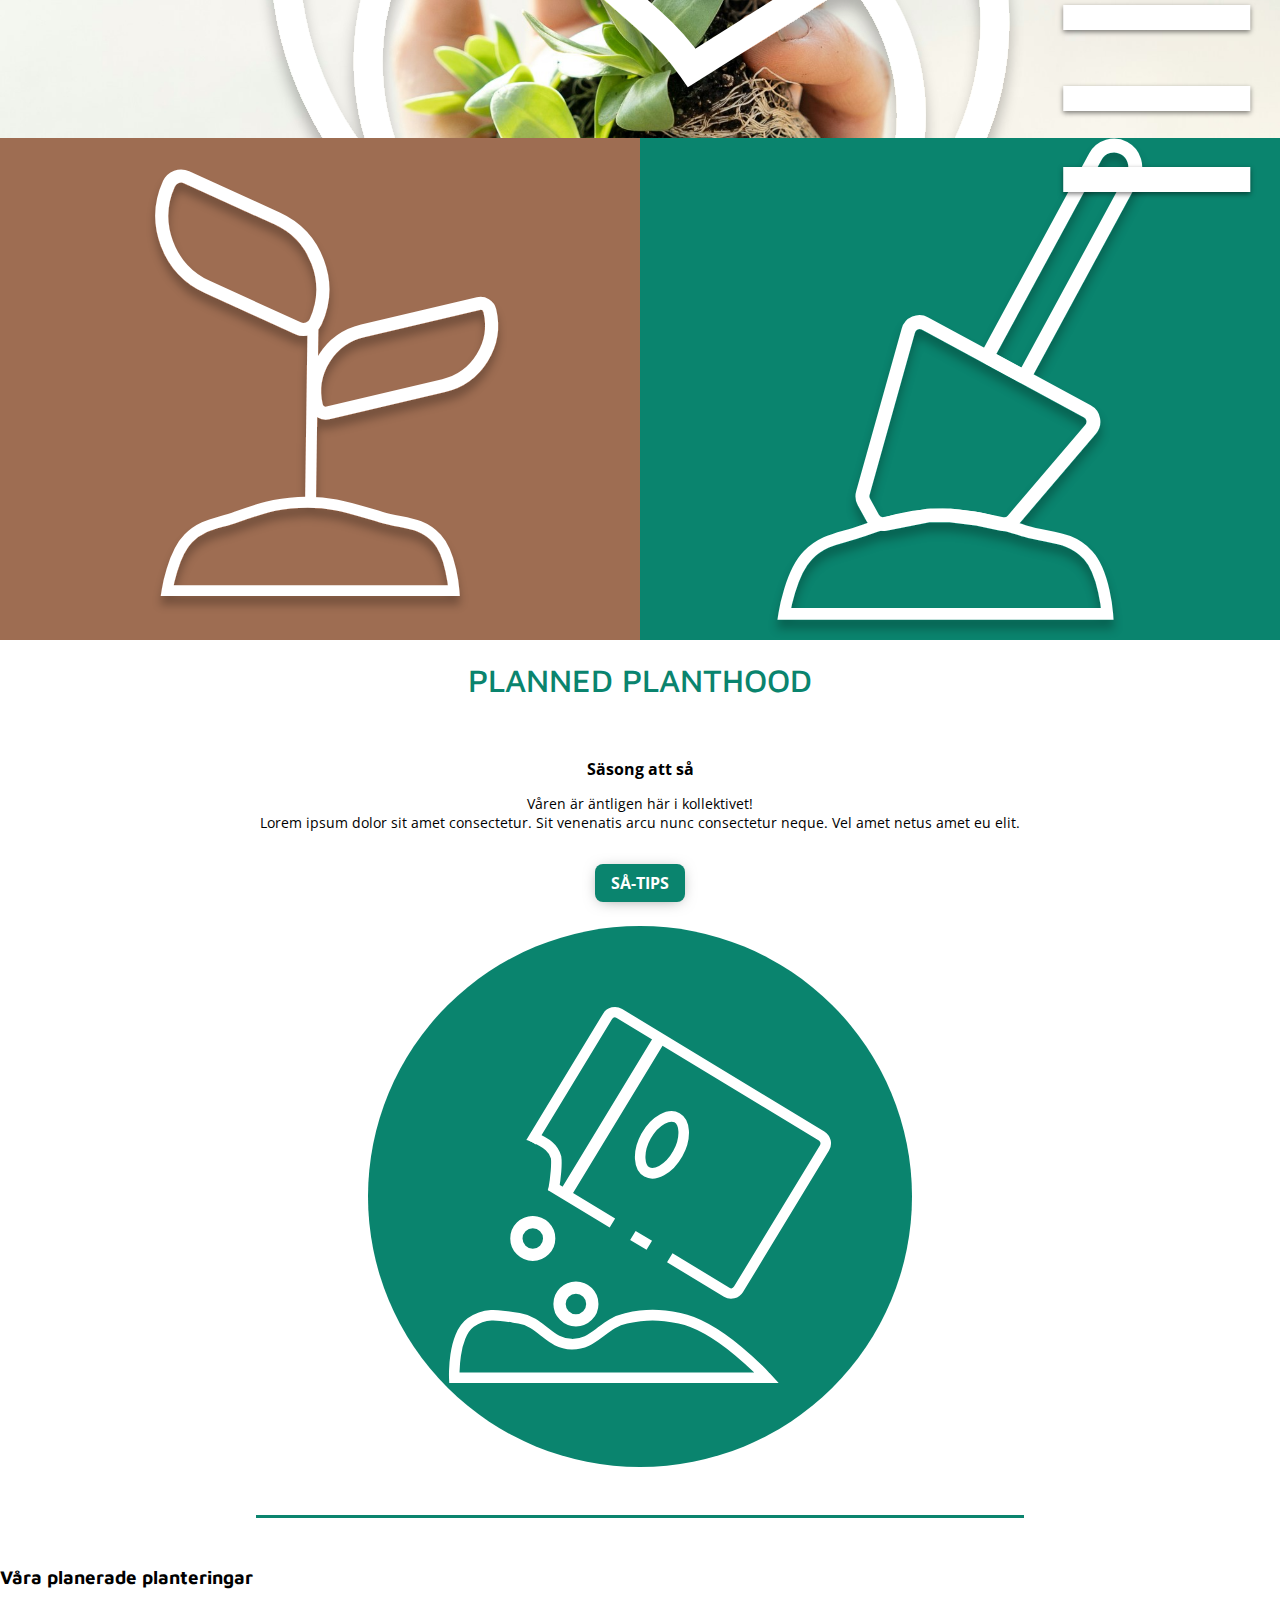
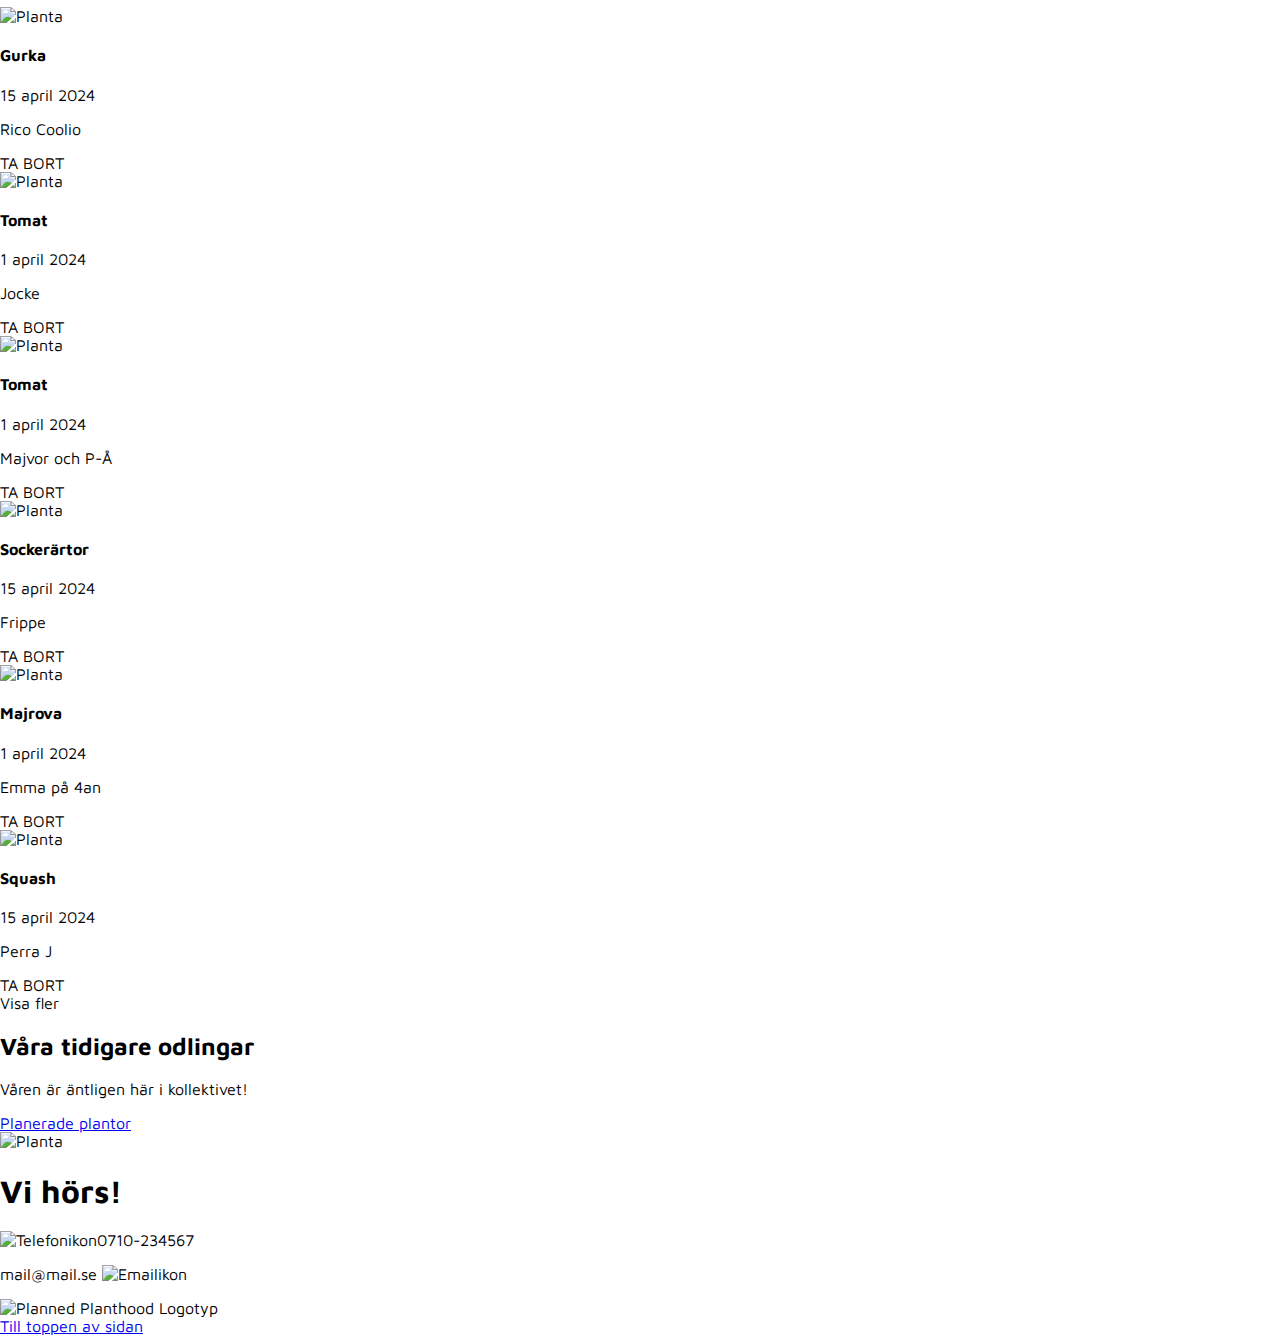
==== index.html @ 8608f57a "Style 'TIPS'-section as mobile first" ====
<!DOCTYPE html>
<html lang="en">
<head>
  <meta charset="UTF-8">
  <meta name="viewport" content="width=device-width, initial-scale=1.0">
  <title>Planned Planthood</title>
  <link rel="stylesheet" href="index.css">
</head>
<body>
  <div class="wrapper">
    <header>
      <section class="hero">
        <aside>
          <img alt="Logotyp" src="./assets/Logo.svg">
        </aside>
        <aside>
          <img alt="Planta" src="./assets/seedling.svg">
        </aside>
        <aside>
          <img alt="Spade" src="./assets/dig.svg">
        </aside>
      </section>
      <aside class="menu-burger">☰</aside>
      <nav>
        <a href="#planned-plantations">Planer</a>
        <a href="#history">Historik</a>
        <a href="#tips">Tips</a>
        <a href="#login">Logga in</a>
      </nav>
    </header>
    <main>
      <section id="tips" class="tips">
        <h1>PLANNED PLANTHOOD</h1>
        <section>
          <article>
            <h2>Säsong att så</h2>
            <p>Våren är äntligen här i kollektivet!<br>
              Lorem ipsum dolor sit amet consectetur. Sit venenatis arcu nunc consectetur neque. Vel amet netus amet eu elit.
            </p>
            <aside class="plant-advice-button">SÅ-TIPS</aside>
          </article>
          <aside class="tips-hero">
            <img alt="Plantering" src="./assets/Vectorseedpackage.svg">
          </aside>
        </section>
        <aside class="tips-separator"></aside>
      </section>
      <section id="planned-plantations" class="planned-plantations">
        <h3>Våra planerade planteringar</h3>
        <div class="plantation-card-container">
          <article class="plantation-card">
            <img alt="Planta">
            <h4>Gurka</h4>
            <p class="plantation-date">15 april 2024</p>
            <p class="plantation-user">Rico Coolio</p>
            <a class="plantation-remove">TA BORT</a>
          </article>
          <article class="plantation-card">
            <img alt="Planta">
            <h4>Tomat</h4>
            <p class="plantation-date">1 april 2024</p>
            <p class="plantation-user">Jocke</p>
            <a class="plantation-remove">TA BORT</a>
          </article>
          <article class="plantation-card">
            <img alt="Planta">
            <h4>Tomat</h4>
            <p class="plantation-date">1 april 2024</p>
            <p class="plantation-user">Majvor och P-Å</p>
            <a class="plantation-remove">TA BORT</a>
          </article>
          <article class="plantation-card">
            <img alt="Planta">
            <h4>Sockerärtor</h4>
            <p class="plantation-date">15 april 2024</p>
            <p class="plantation-user">Frippe</p>
            <a class="plantation-remove">TA BORT</a>
          </article>
          <article class="plantation-card">
            <img alt="Planta">
            <h4>Majrova</h4>
            <p class="plantation-date">1 april 2024</p>
            <p class="plantation-user">Emma på 4an</p>
            <a class="plantation-remove">TA BORT</a>
          </article>
          <article class="plantation-card">
            <img alt="Planta">
            <h4>Squash</h4>
            <p class="plantation-date">15 april 2024</p>
            <p class="plantation-user">Perra J</p>
            <a class="plantation-remove">TA BORT</a>
          </article>
          <a class="more-plantations">Visa fler</a>
        </div>
      </section>
      <section id="history" class="history">
        <article class="history-text">
          <h2>Våra tidigare odlingar</h2>
          <p>Våren är äntligen här i kollektivet!</p>
          <a href="#">Planerade plantor</a>
        </article>
        <img alt="Planta">
      </section>
    </main>
    <footer>
      <section class="contact-us">
        <section class="contact-info">
          <h1>Vi hörs!</h1>
          <p><img alt="Telefonikon">0710-234567</p>
          <p>mail@mail.se <img alt="Emailikon"></p>
        </section>
        <img alt="Planned Planthood Logotyp">
      </section>
      <a href="#">Till toppen av sidan</a>
    </footer>
  </div>
</body>
</html>
---- index.css ----
@import url('https://fonts.googleapis.com/css2?family=Maven+Pro:wght@400..900&display=swap');
@import url('https://fonts.googleapis.com/css2?family=Open+Sans:ital,wght@0,300..800;1,300..800&display=swap');

:root{
    --planthood-green: #0A846E;
    --planthood-brown: #9E6D52;
    font-family: Maven Pro;
}

body{
    padding: 0;
    margin: 0;
}

/* Mobile first CSS */
header{
    width: 100%;
    height: 40rem;
    .hero{
        width: 100%;
        height: 100%;
        display: grid;
        grid-template-columns: 1fr 1fr; 
        grid-template-rows: 1fr 1fr 1fr; 
        
        aside{
            width: 100%;
            height: 100%;
            display: flex;
            justify-content: center;
            align-items: center;
            img{
                width: 60%;
            }
        }

        aside:nth-child(1){
            grid-column: span 2;
            grid-row: span 2;
            background-size: cover;
            background-position: center;
            background-image: url("./assets/img/plant-in-hand.jpg");
        }

        aside:nth-child(2){
            background-color: var(--planthood-brown);
            grid-column: 1;
            grid-row: 3;
        }

        aside:nth-child(3){
            background-color: var(--planthood-green);
            grid-column: 2;
            grid-row: 3;
        }

    }

    .menu-burger{
        font-size: 20vw;
        line-height: 15vw;
        position: absolute;
        right: 0.5rem;
        top: 0rem;
        color: white;
        text-shadow: 0px 2px 5px rgba(0,0,0,0.5);
    }

    nav{
        /* No menu-burger for now */
        display: none;
    }

}

main{
    section.tips{
        h1{
            font-weight: 500;
            text-align: center;
            color: var(--planthood-green)
        }

        section{
            display: flex;
            flex-direction: column;
            justify-content: space-between;

            aside.tips-hero{
                margin: auto;
                background-color: var(--planthood-green);
                padding: 5rem;
                border-radius: 50%;
                width: fit-content;

                img{
                    width: 30vw;
                }
            }

            article{
                padding: 1.5rem;
                font-family: "Open Sans";
                text-align: center;

                h2{
                    font-size: 1rem;
                }

                p{
                    font-size: 0.875rem;
                }

                aside.plant-advice-button{
                    width: fit-content;
                    height: fit-content;
                    margin: 2rem auto auto auto;
                    color: white;
                    padding: 0.5rem 1rem 0.5rem 1rem;
                    border-radius: 0.5rem;
                    font-weight: bold;
                    box-shadow: 0px 2px 15px -5px rgba(0,0,0,0.5);
    
                    background-color: var(--planthood-green);
                }
            }
        }

        aside.tips-separator{
            width: 60%;
            margin: 3rem auto 3rem auto;
            background-color: var(--planthood-green);
            height: 3px;
        }
    }
}
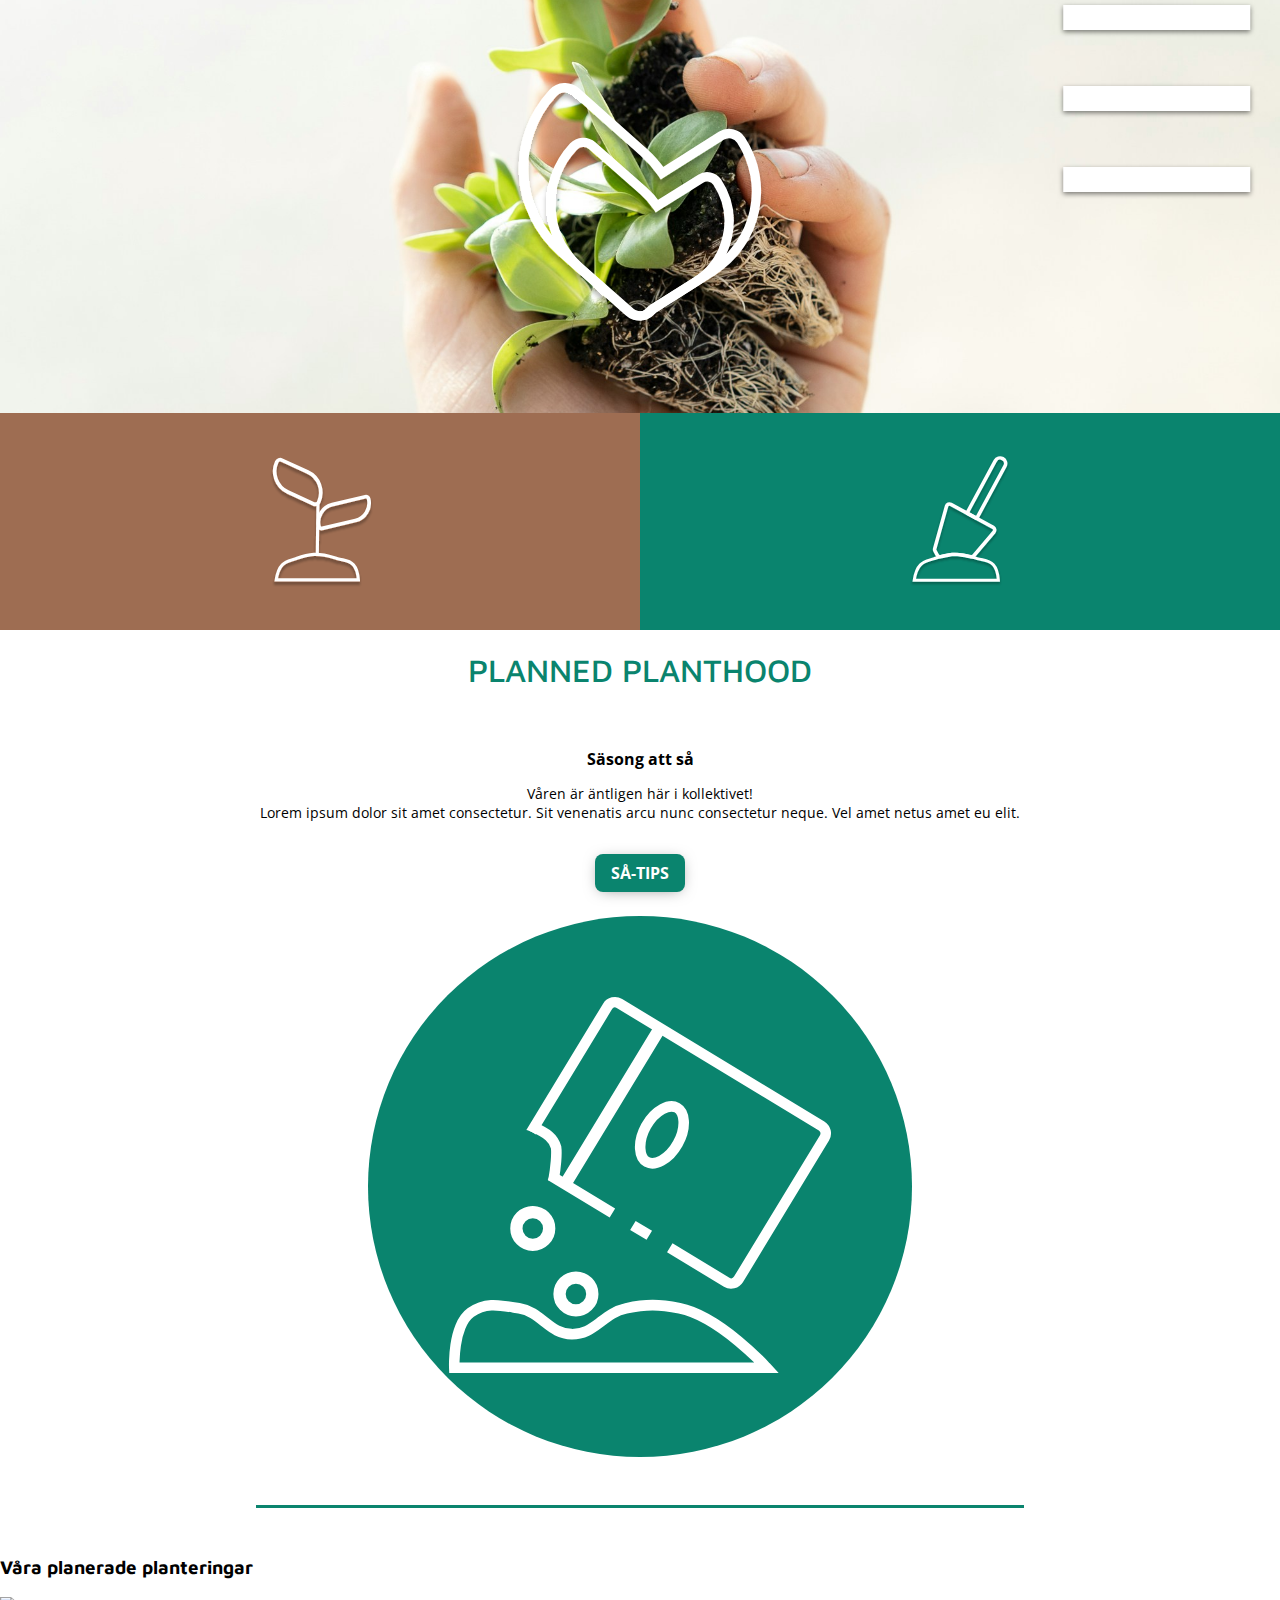
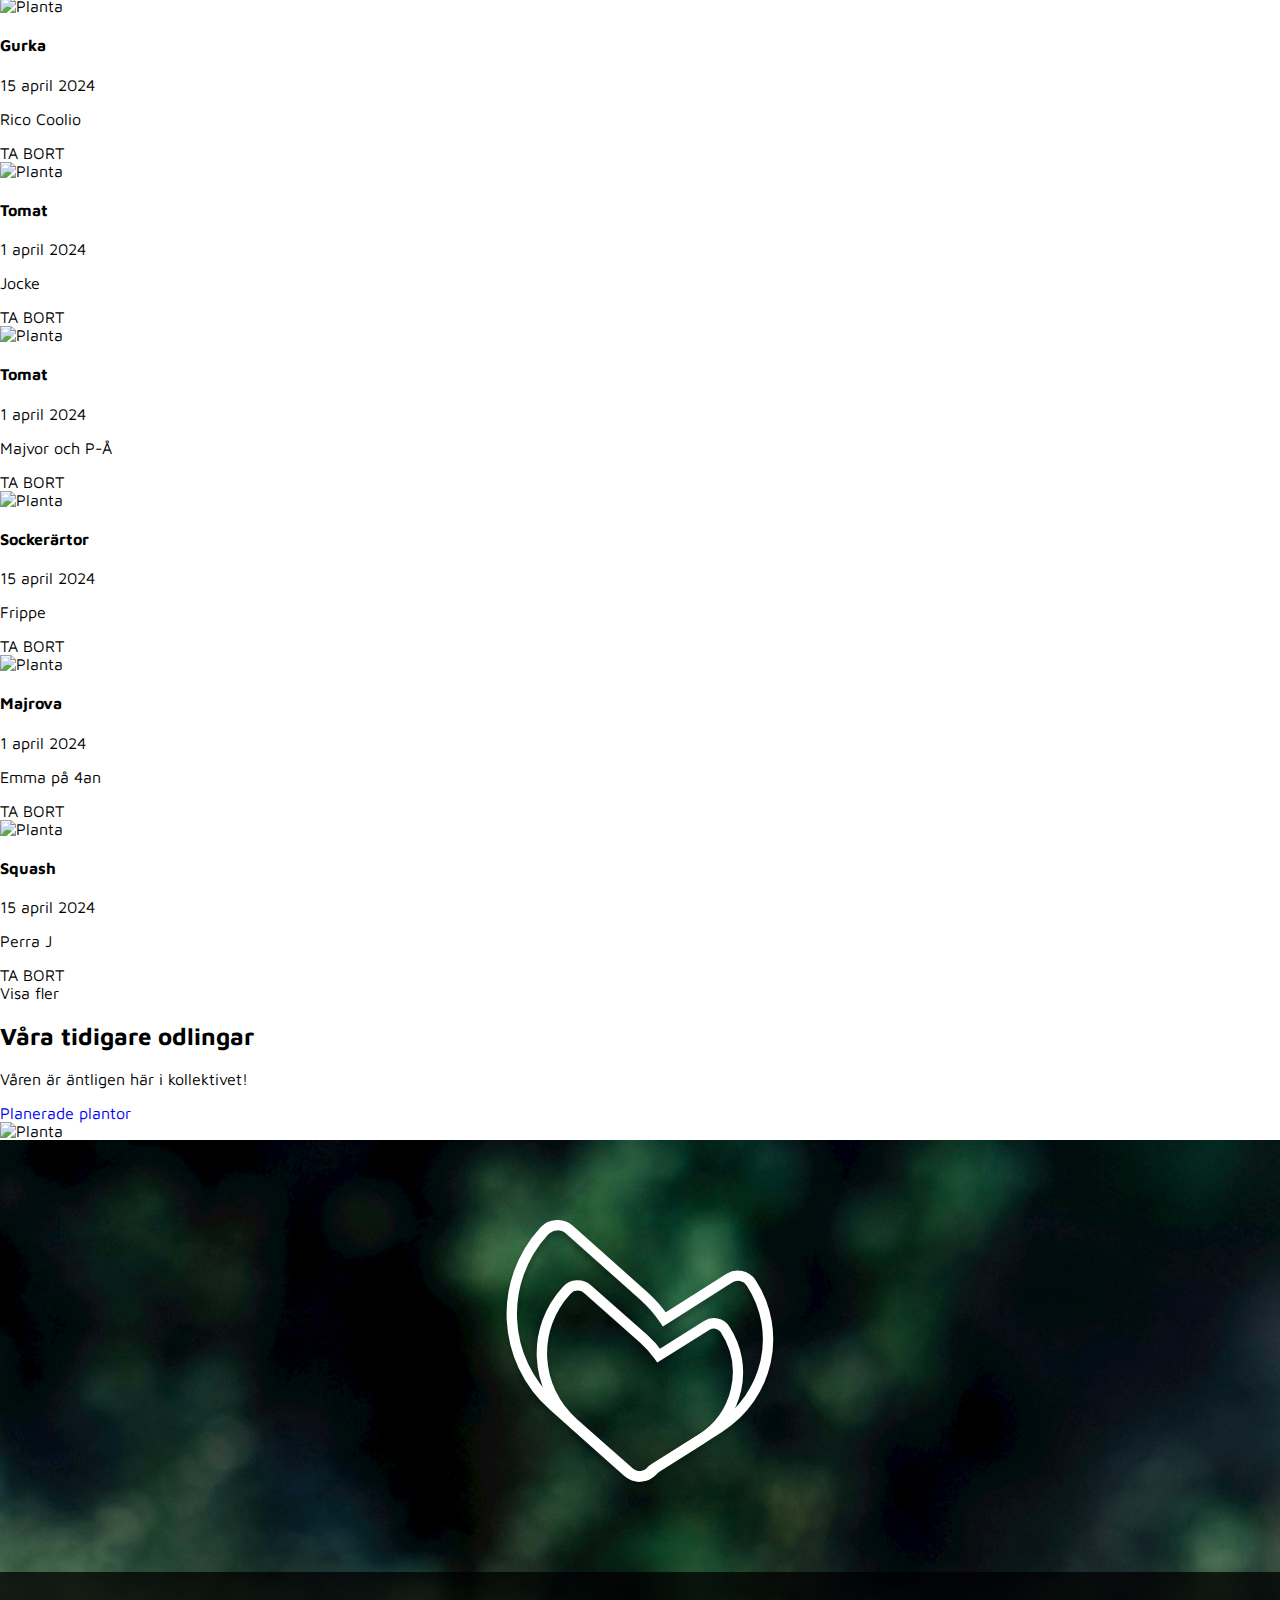
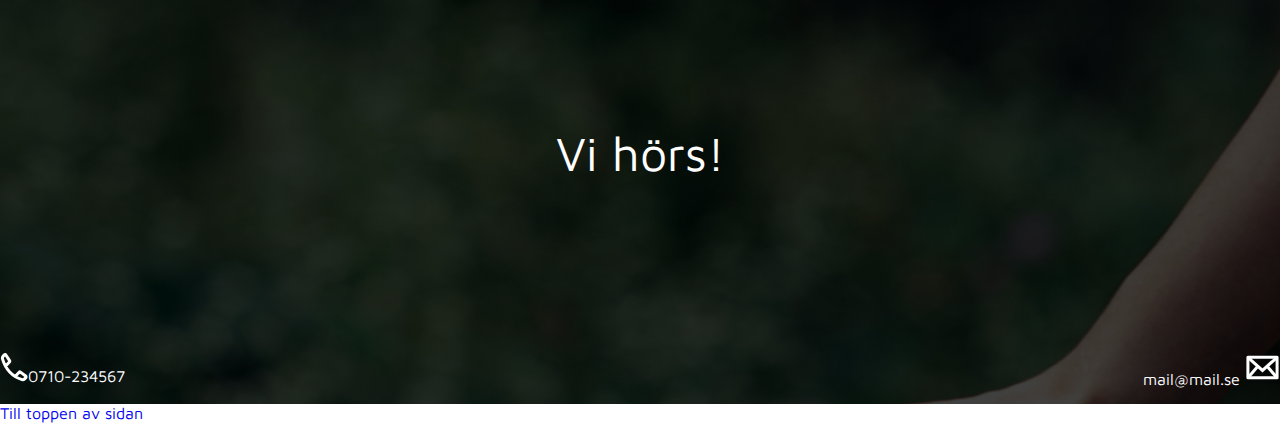
==== commit 4682b463: "Draft mobile first footer" ====
--- a/index.html
+++ b/index.html
@@ -106,10 +106,12 @@
       <section class="contact-us">
         <section class="contact-info">
           <h1>Vi hörs!</h1>
-          <p><img alt="Telefonikon">0710-234567</p>
-          <p>mail@mail.se <img alt="Emailikon"></p>
+          <div>
+            <p><img alt="Telefonikon" src="./assets/telephone.svg">0710-234567</p>
+            <p>mail@mail.se <img alt="Emailikon" src="./assets/envelope.svg"></p>
+          </div>
         </section>
-        <img alt="Planned Planthood Logotyp">
+        <img alt="Logotyp" src="./assets/Logo.svg">
       </section>
       <a href="#">Till toppen av sidan</a>
     </footer>
--- a/index.css
+++ b/index.css
@@ -5,6 +5,12 @@
     --planthood-green: #0A846E;
     --planthood-brown: #9E6D52;
     font-family: Maven Pro;
+}
+
+
+
+a{
+    text-decoration: none;
 }
 
 body{
@@ -15,7 +21,7 @@
 /* Mobile first CSS */
 header{
     width: 100%;
-    height: 40rem;
+    height: 70vh;
     .hero{
         width: 100%;
         height: 100%;
@@ -30,7 +36,7 @@
             justify-content: center;
             align-items: center;
             img{
-                width: 60%;
+                height: 60%;
             }
         }
 
@@ -133,4 +139,56 @@
             height: 3px;
         }
     }
+}
+
+footer{
+    width: 100%;
+    height: 100vh;
+    color: white;
+
+    section.contact-us{
+        display: grid;
+        grid-template-columns: 1fr;
+        grid-template-rows: 1fr 1fr;
+        background-image: url("./assets/img/hand-on-plants.avif");
+        background-size: cover;
+
+        section.contact-info{
+            display: flex;
+            flex-direction: column;
+            justify-content: space-between;
+            grid-row: 2;
+            height: 48vh;
+            background: rgba(0, 0, 0, 0.75);
+
+            h1{
+                margin: auto;
+                font-size: 3rem;
+                font-weight: normal;
+
+            }
+            div{
+                display: flex;
+                justify-content: space-between;
+                align-items: center;
+
+                img{
+                    line-height: 2rem;
+                }
+            }
+        }
+
+       > img{
+            box-sizing: border-box;
+            width: 100%;
+            padding: 5rem;
+            height: 48vh;
+        }
+
+    }
+
+    a{
+        margin: auto;
+        width: fit-content;
+    }
 }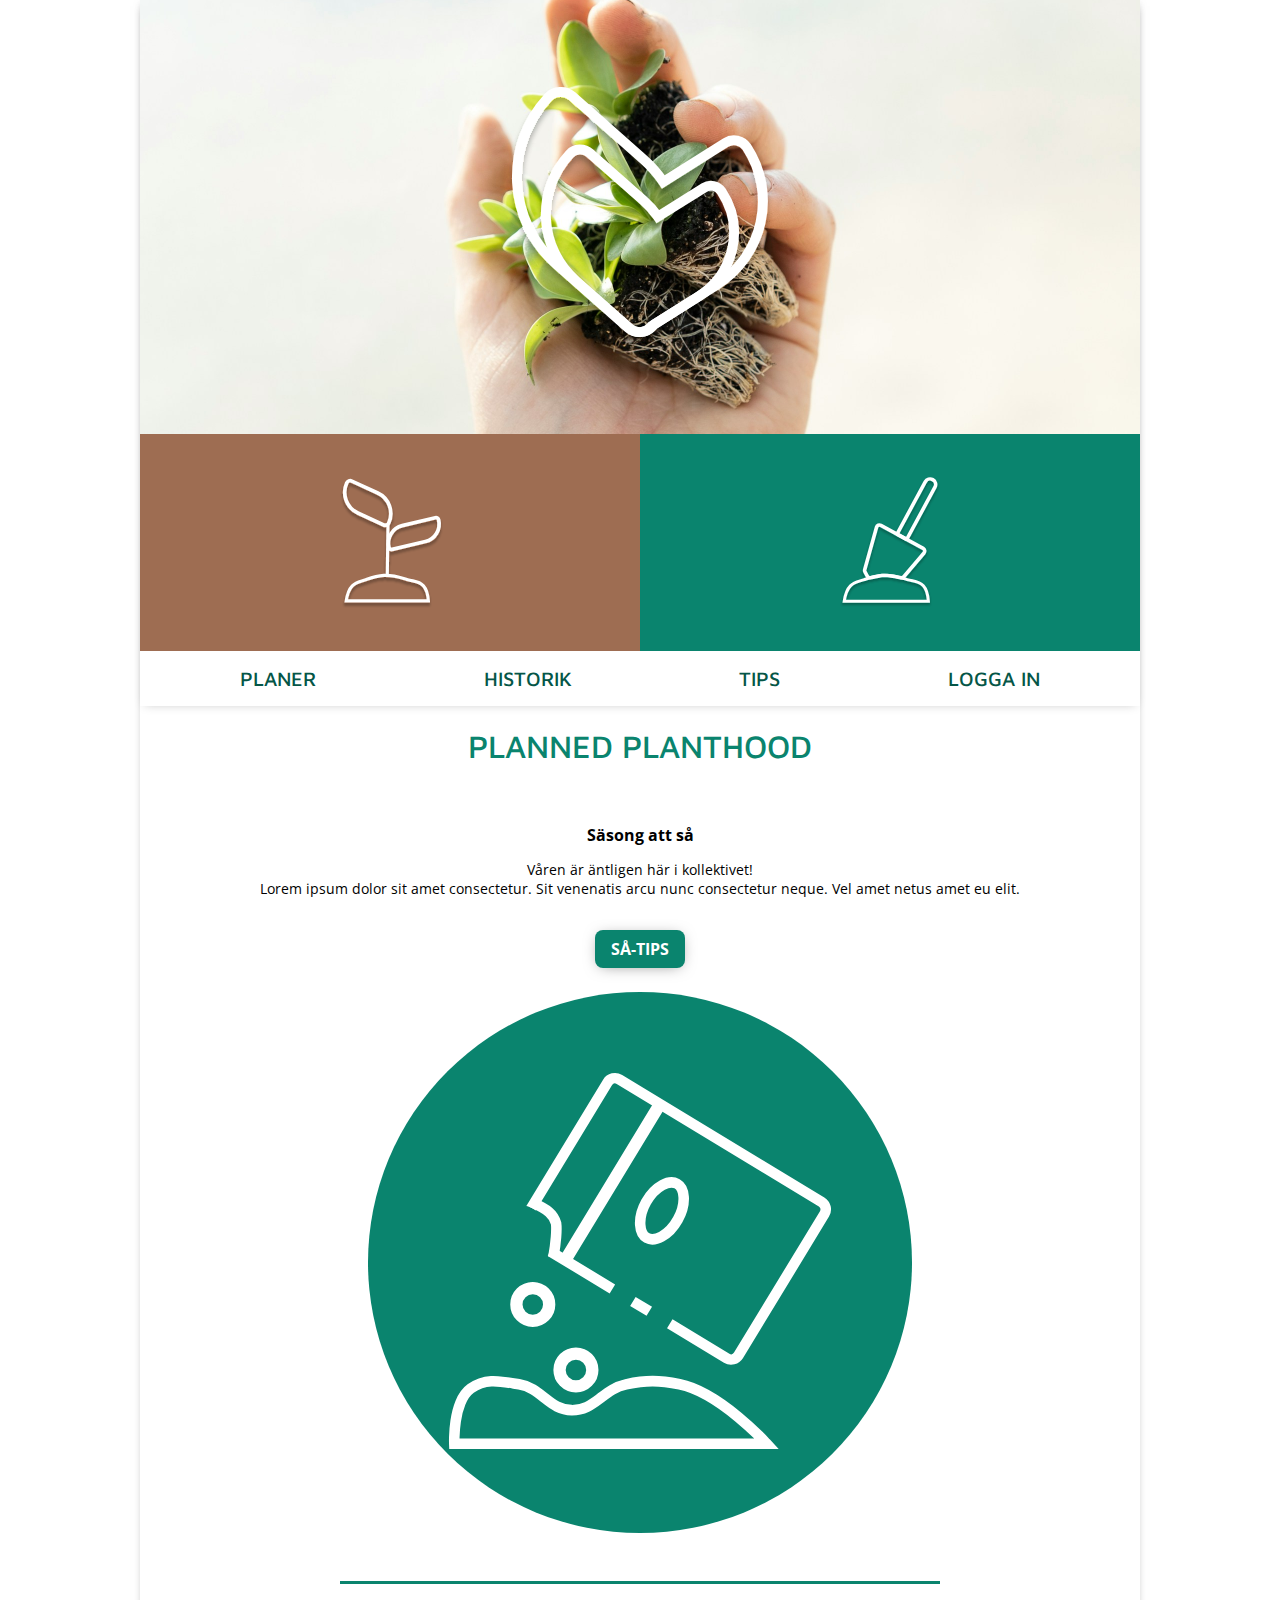
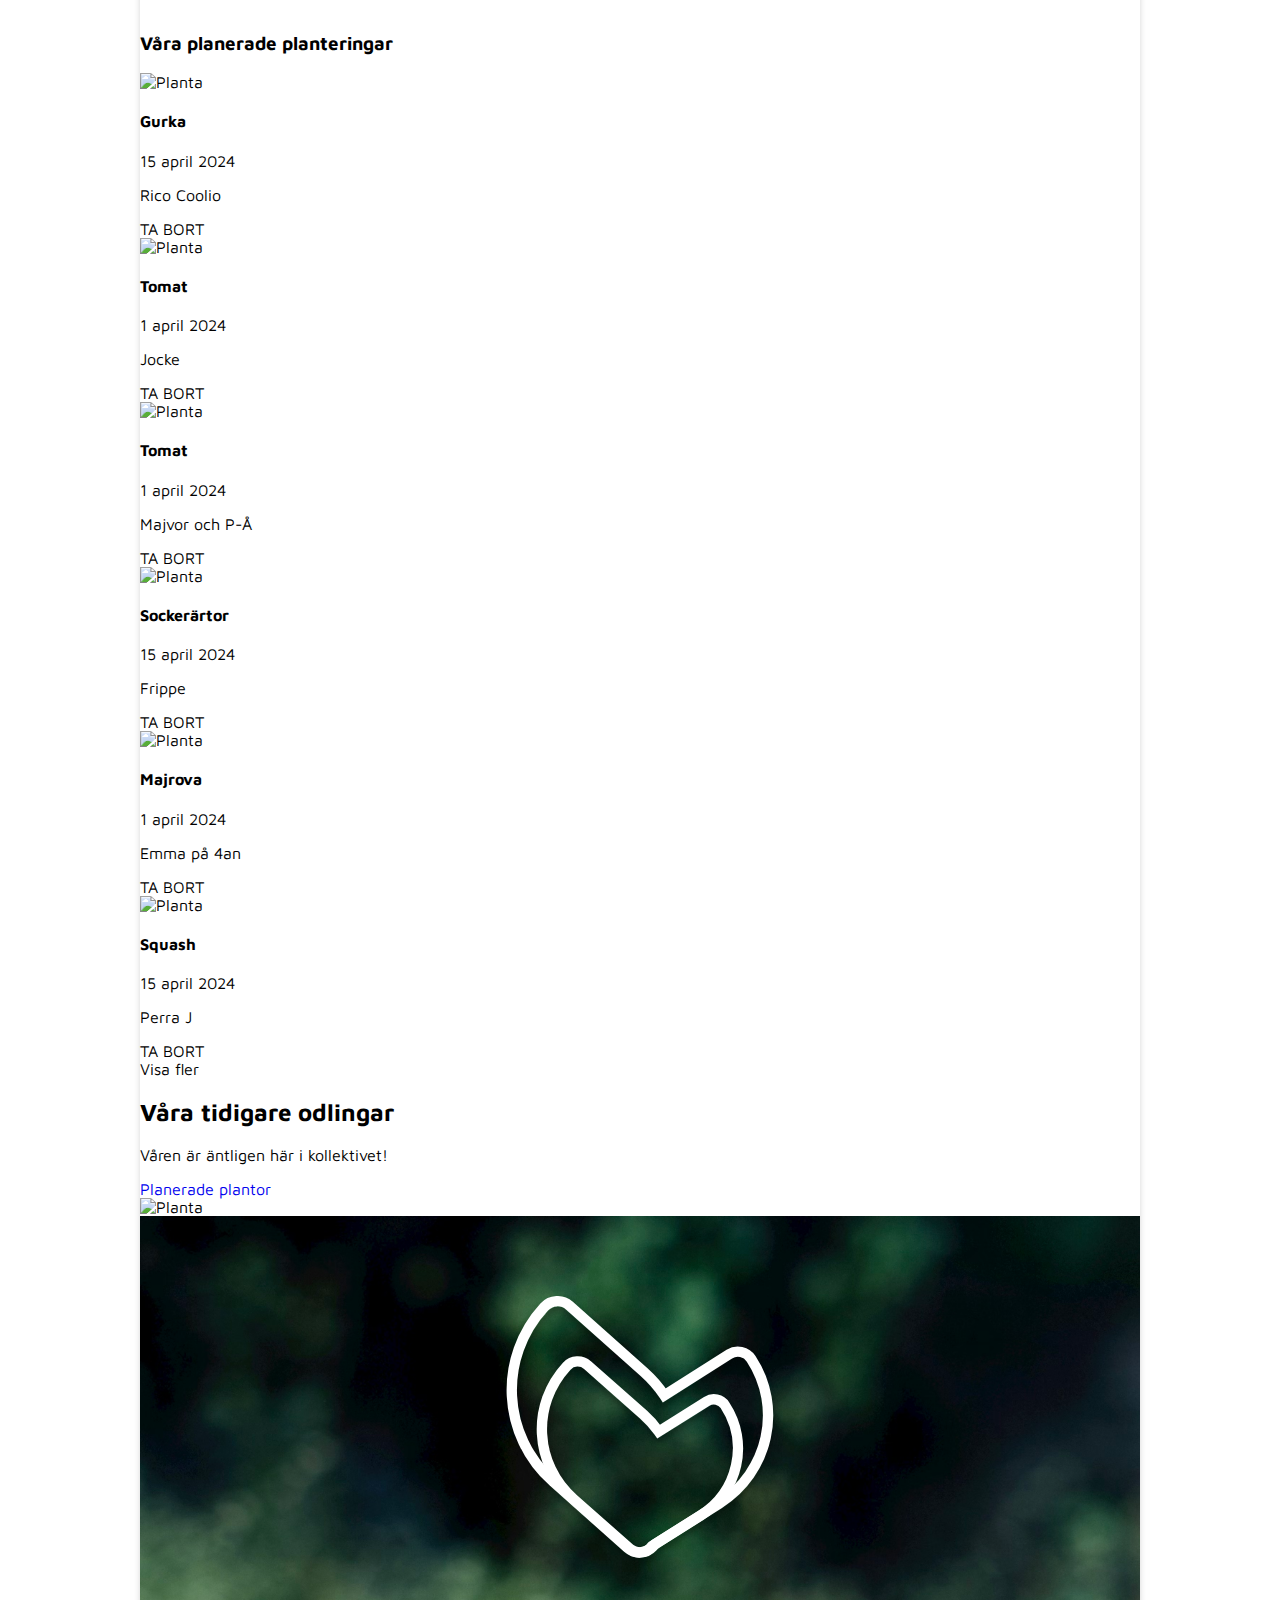
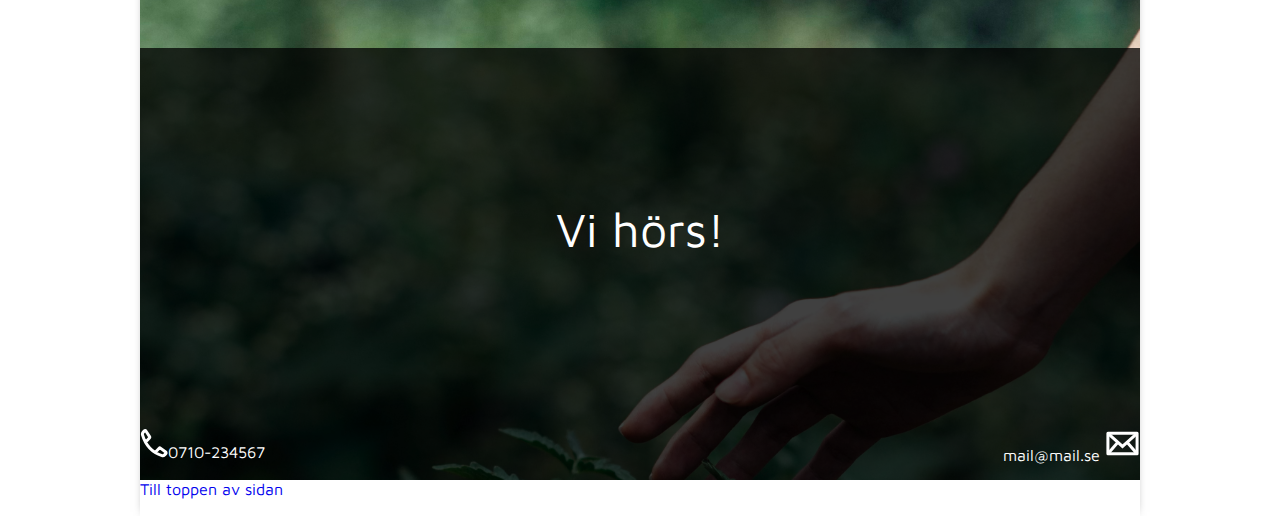
==== commit b6886d34: "Style desktop navbar" ====
--- a/index.html
+++ b/index.html
@@ -22,10 +22,10 @@
       </section>
       <aside class="menu-burger">☰</aside>
       <nav>
-        <a href="#planned-plantations">Planer</a>
-        <a href="#history">Historik</a>
-        <a href="#tips">Tips</a>
-        <a href="#login">Logga in</a>
+        <a href="#planned-plantations">PLANER</a>
+        <a href="#history">HISTORIK</a>
+        <a href="#tips">TIPS</a>
+        <a href="#login">LOGGA IN</a>
       </nav>
     </header>
     <main>
--- a/index.css
+++ b/index.css
@@ -3,6 +3,8 @@
 
 :root{
     --planthood-green: #0A846E;
+    --planthood-dark-green: #055647;
+
     --planthood-brown: #9E6D52;
     font-family: Maven Pro;
 }
@@ -21,7 +23,7 @@
 /* Mobile first CSS */
 header{
     width: 100%;
-    height: 70vh;
+    box-shadow: 0 3px 10px -5px rgba(0,0,0,0.25);
     .hero{
         width: 100%;
         height: 100%;
@@ -191,4 +193,31 @@
         margin: auto;
         width: fit-content;
     }
-}+}
+
+/* Desktop adjustments */
+.wrapper{
+    max-width: 1000px;
+    margin: auto;
+    box-shadow: 0px 1px 10px -5px rgba(0,0,0,0.5);
+}
+
+@media (width >= 1000px){
+    header{
+        .menu-burger{
+            display: none;
+        }
+
+        nav{
+            display: flex;
+            justify-content: space-around;
+            padding: 1rem;
+
+            a{
+                font-size: 1.25rem;
+                font-weight: 500;
+                color: var(--planthood-dark-green);
+            }
+        }
+    }
+}
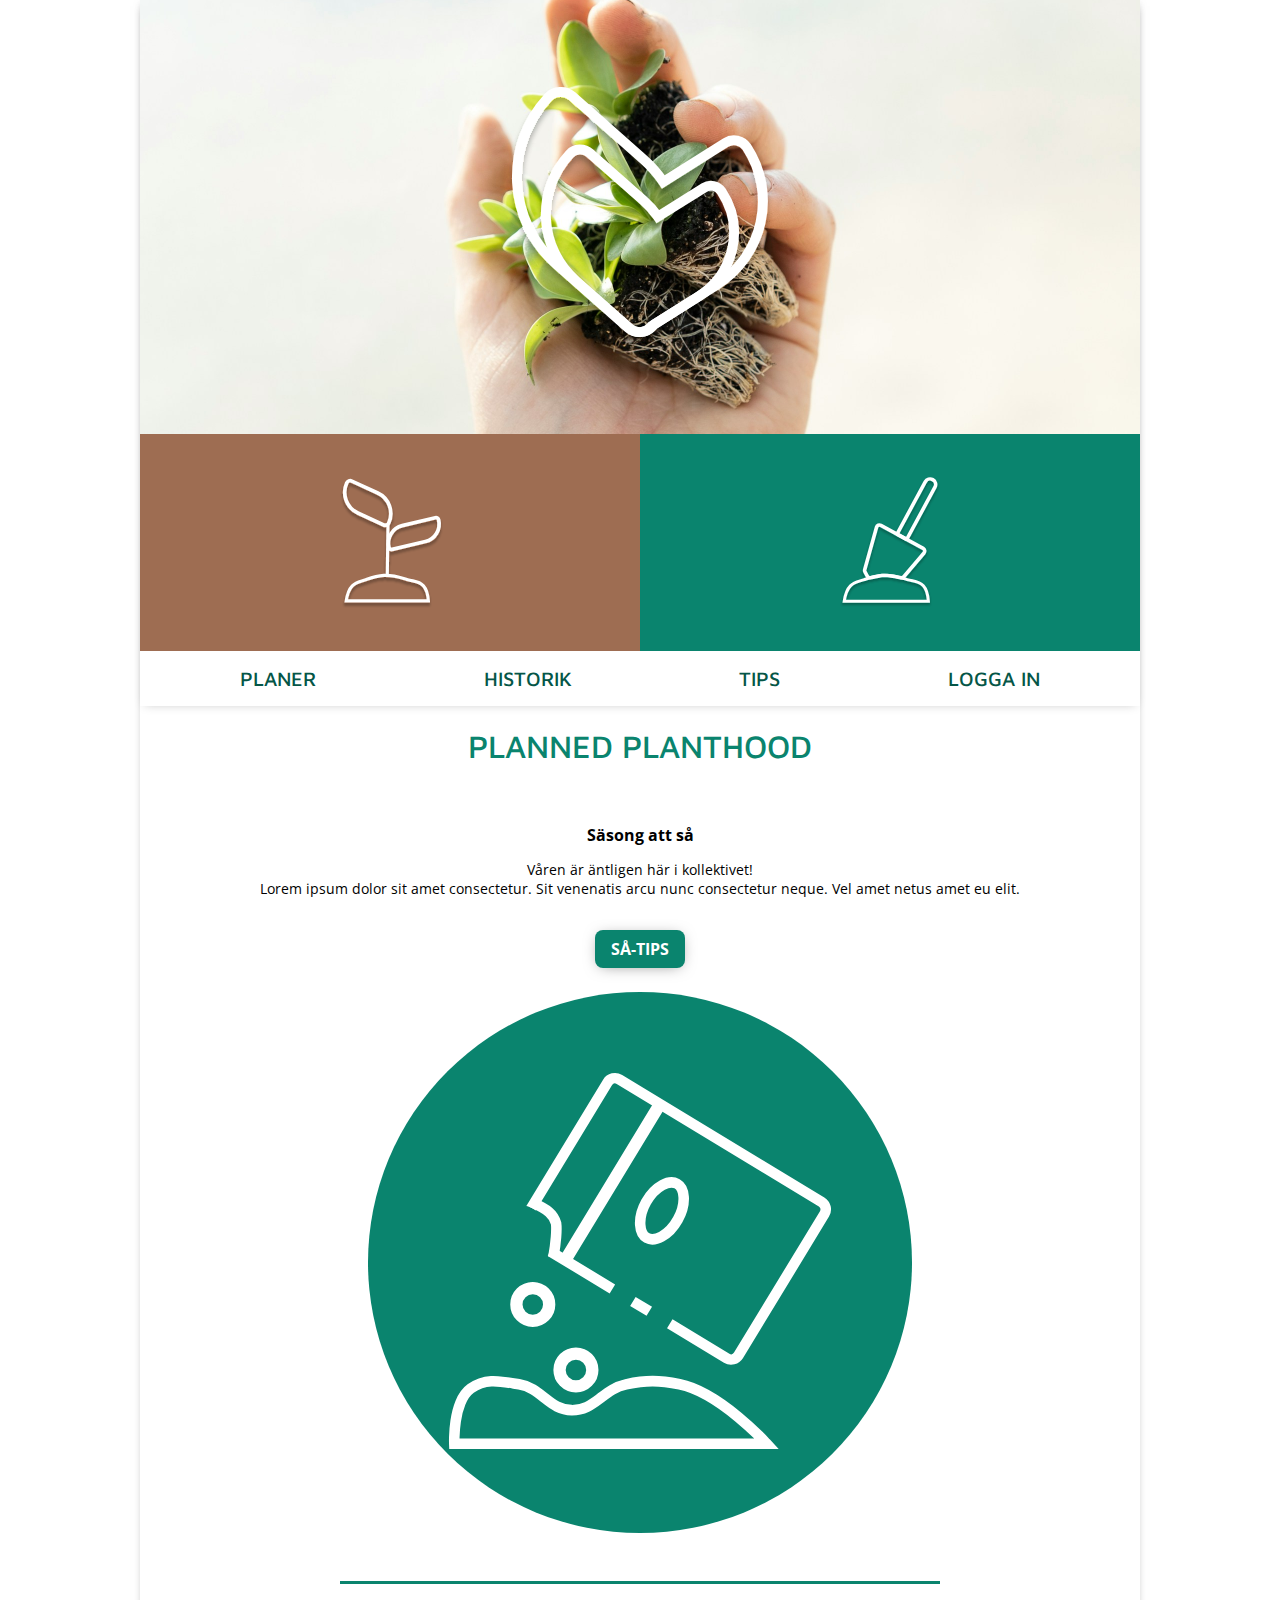
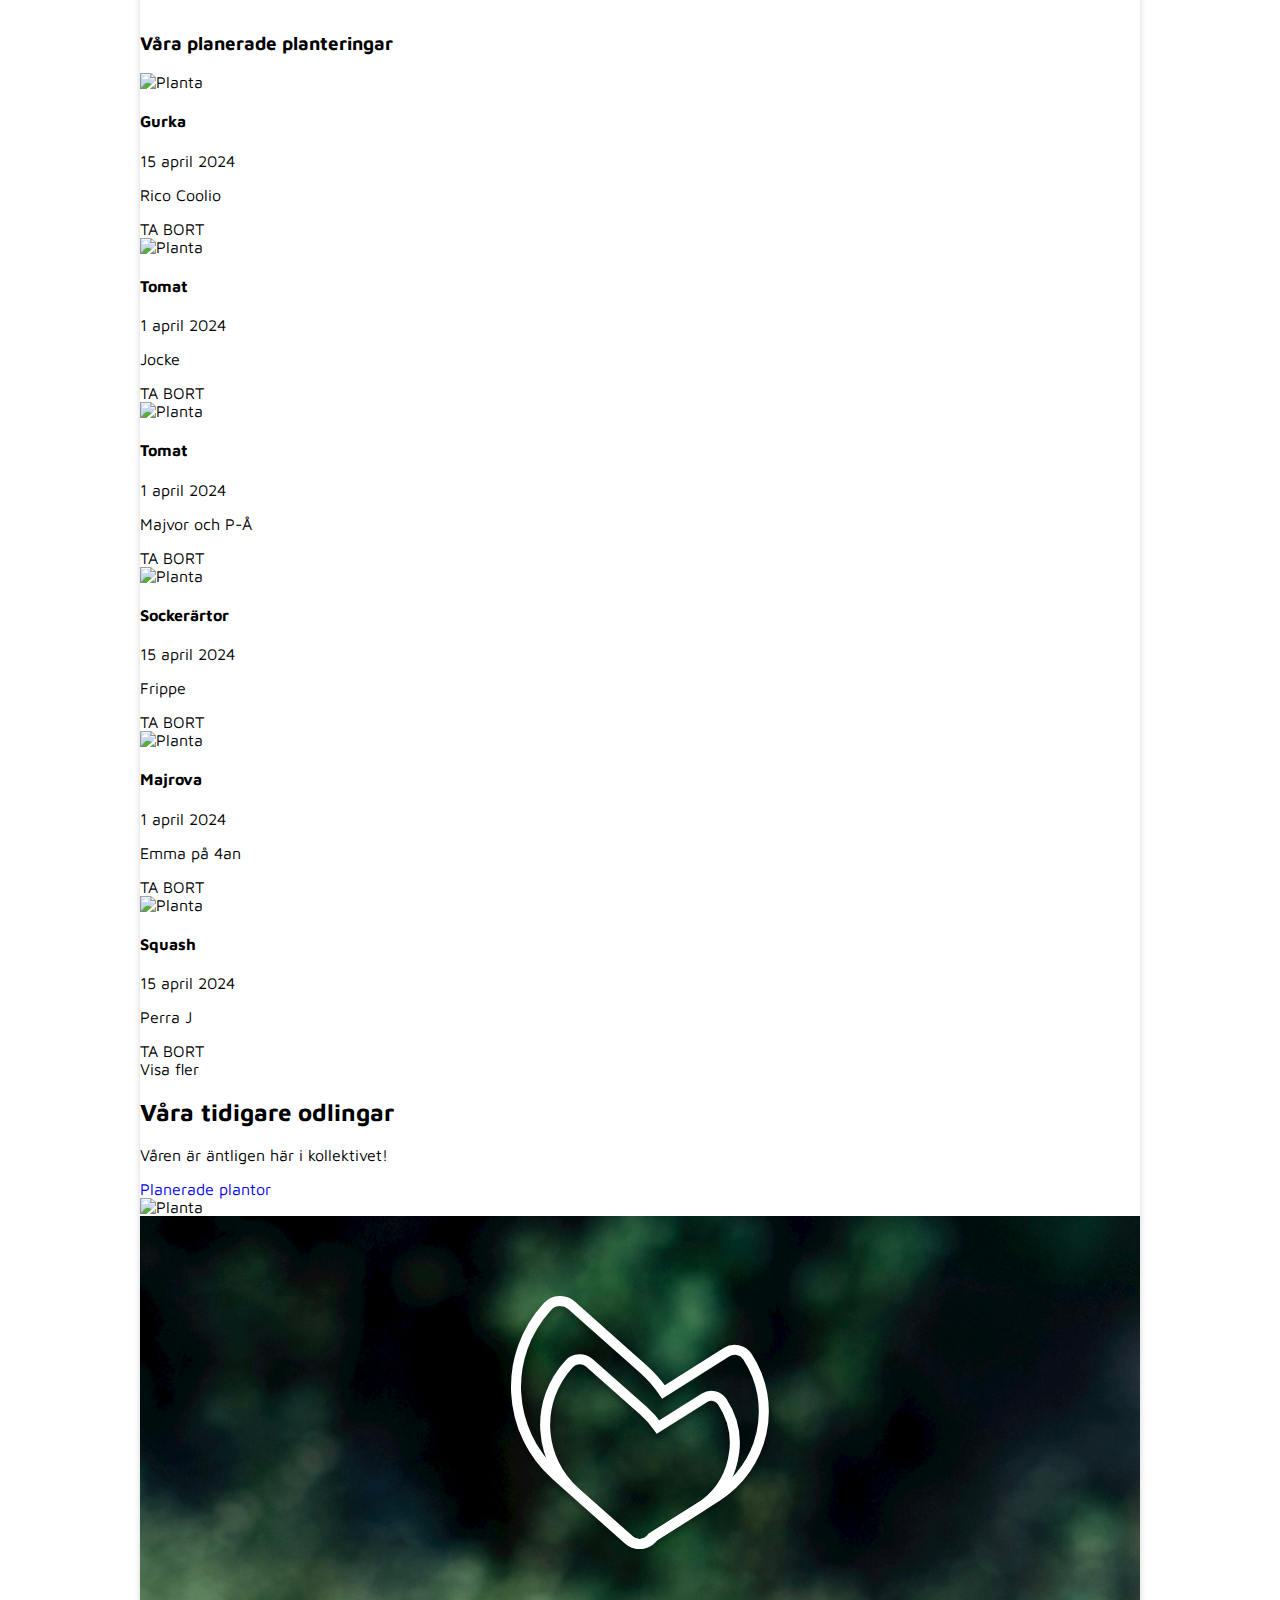
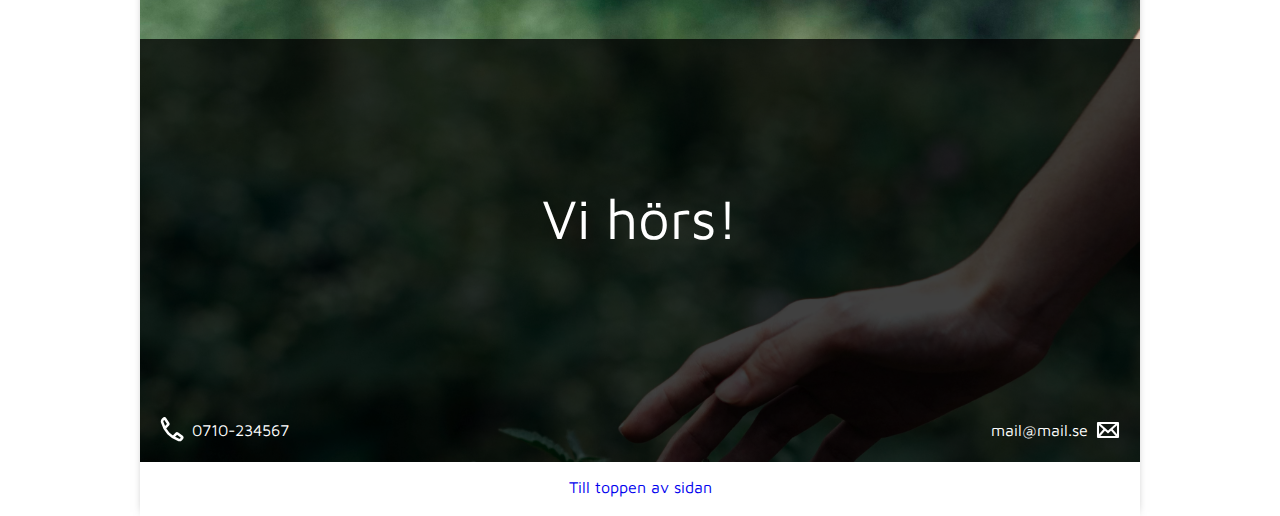
==== commit f82a2bb9: "Tweak mobile first footer" ====
--- a/index.html
+++ b/index.html
@@ -107,13 +107,21 @@
         <section class="contact-info">
           <h1>Vi hörs!</h1>
           <div>
-            <p><img alt="Telefonikon" src="./assets/telephone.svg">0710-234567</p>
-            <p>mail@mail.se <img alt="Emailikon" src="./assets/envelope.svg"></p>
+            <section>
+              <img alt="Telefonikon" src="./assets/telephone.svg">
+              <p>0710-234567</p>
+            </section>
+            <section>
+              <p>mail@mail.se</p>
+              <img alt="Emailikon" src="./assets/envelope.svg">
+            </section>
           </div>
         </section>
         <img alt="Logotyp" src="./assets/Logo.svg">
       </section>
-      <a href="#">Till toppen av sidan</a>
+      <p>
+        <a href="#">Till toppen av sidan</a>
+      </p>
     </footer>
   </div>
 </body>
--- a/index.css
+++ b/index.css
@@ -160,12 +160,12 @@
             flex-direction: column;
             justify-content: space-between;
             grid-row: 2;
-            height: 48vh;
+            height: 47vh;
             background: rgba(0, 0, 0, 0.75);
 
             h1{
                 margin: auto;
-                font-size: 3rem;
+                font-size: 3.5rem;
                 font-weight: normal;
 
             }
@@ -173,9 +173,23 @@
                 display: flex;
                 justify-content: space-between;
                 align-items: center;
-
+                padding: 1rem;
+                
                 img{
                     line-height: 2rem;
+                    width: 1.5rem;
+                }
+
+                > section{
+                    display: flex;
+                    justify-content: space-between;
+                    align-items: center;
+
+                    > *{
+                        display: inline;
+                        margin: auto;
+                        padding: 0.25rem;
+                    }
                 }
             }
         }
@@ -184,14 +198,21 @@
             box-sizing: border-box;
             width: 100%;
             padding: 5rem;
-            height: 48vh;
-        }
+            height: 47vh;
+        }
+
+       
 
     }
 
     a{
         margin: auto;
         width: fit-content;
+    }
+
+    > p {
+        display: flex;
+        justify-content: space-around;
     }
 }
 
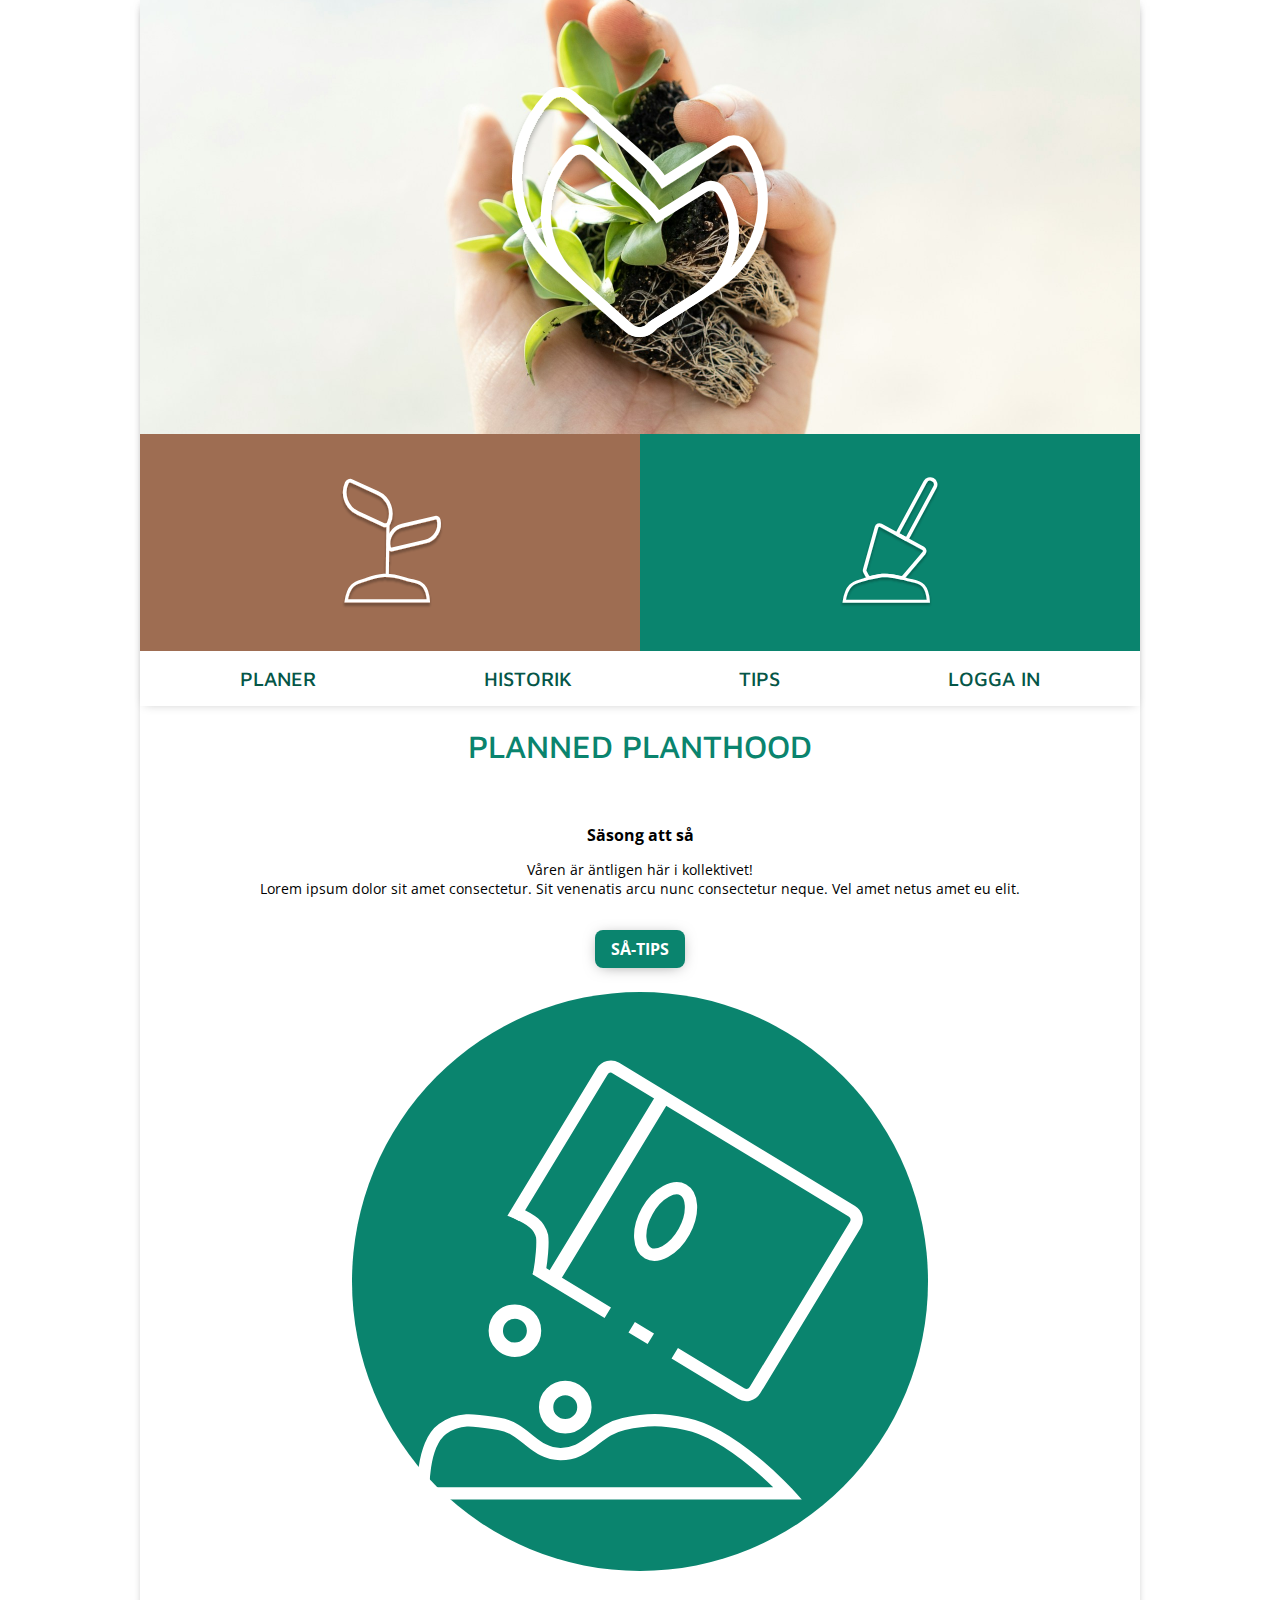
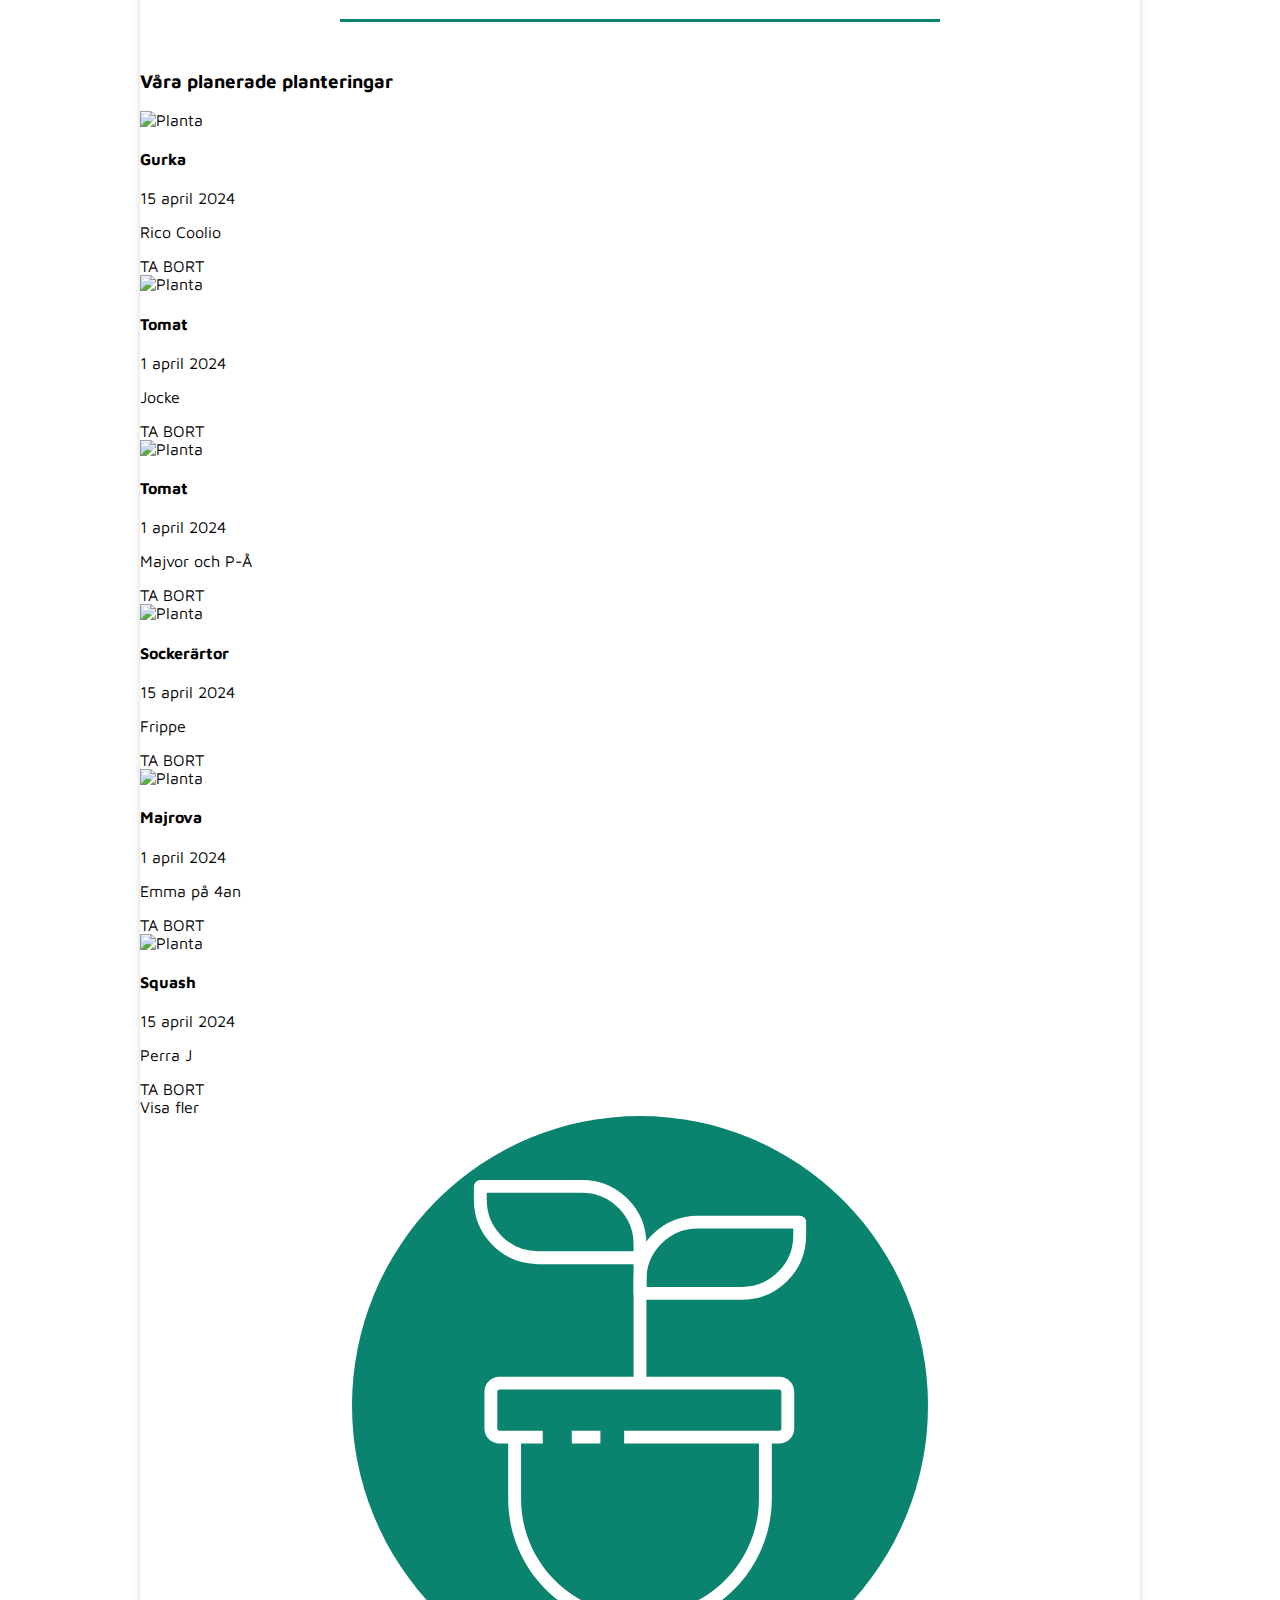
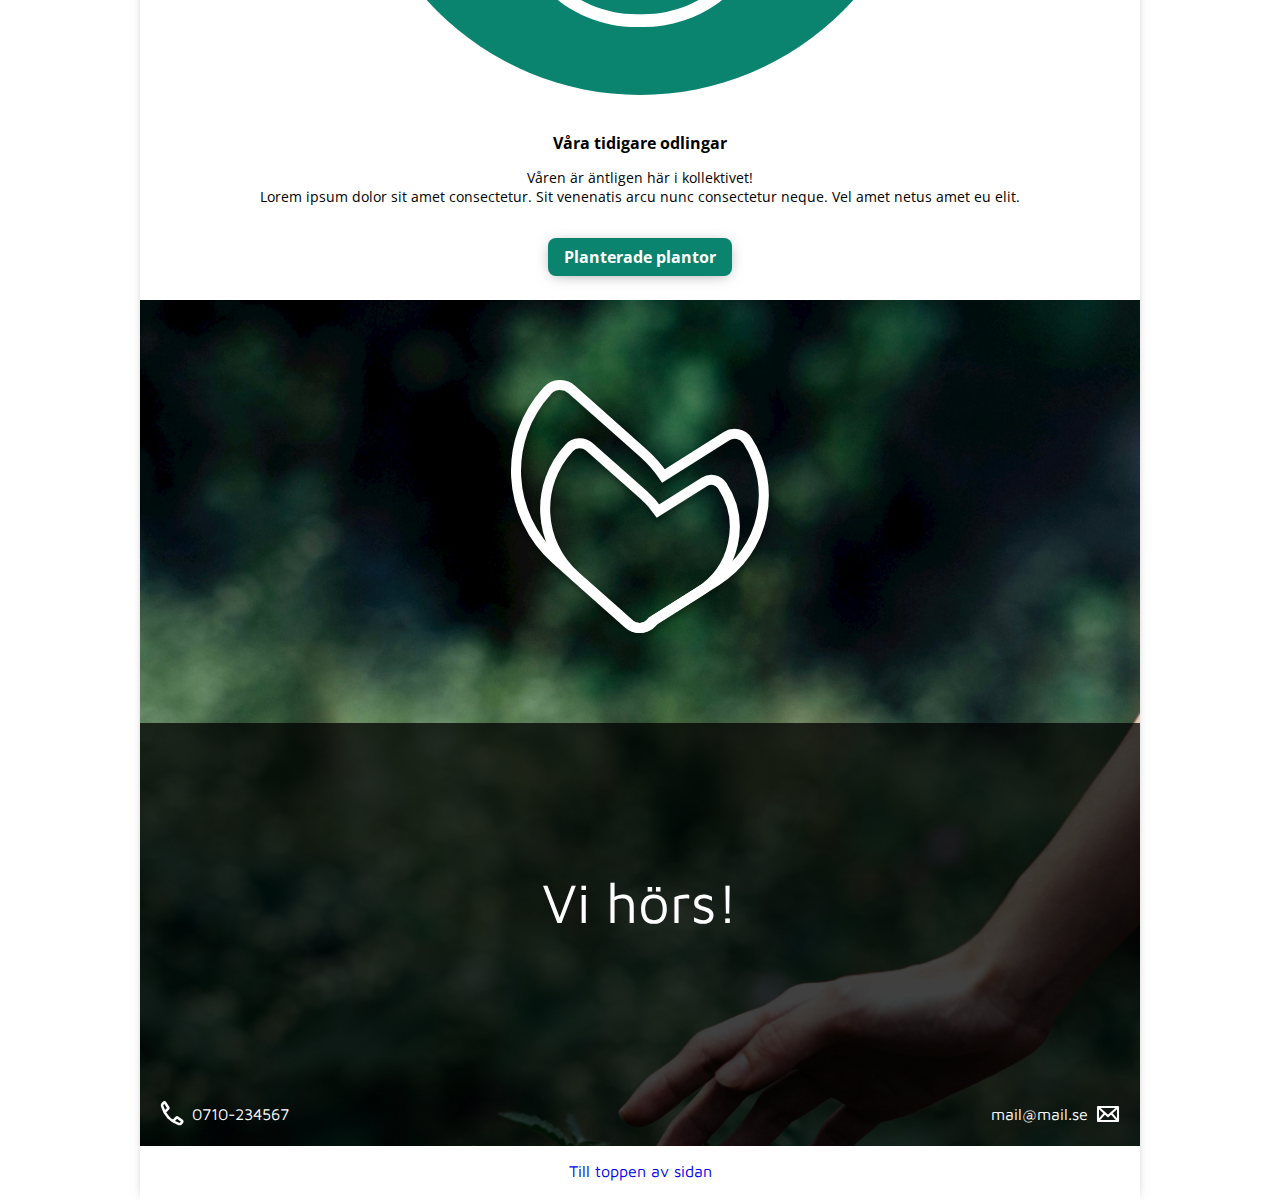
==== commit 14facb36: "Style 'HISTORIK'-section mobile first" ====
--- a/index.html
+++ b/index.html
@@ -94,13 +94,19 @@
         </div>
       </section>
       <section id="history" class="history">
-        <article class="history-text">
-          <h2>Våra tidigare odlingar</h2>
-          <p>Våren är äntligen här i kollektivet!</p>
-          <a href="#">Planerade plantor</a>
-        </article>
-        <img alt="Planta">
-      </section>
+          <aside class="history-hero">
+            <img alt="Planta" src="./assets/plant.svg">
+          </aside>
+          <section>
+            <article>
+              <h2>Våra tidigare odlingar</h2>
+              <p>Våren är äntligen här i kollektivet!<br>
+                Lorem ipsum dolor sit amet consectetur. Sit venenatis arcu nunc consectetur neque. Vel amet netus amet eu elit.
+              </p>
+              <aside class="plant-history-button">Planterade plantor</aside>
+            </article>
+          </section>
+        </section>
     </main>
     <footer>
       <section class="contact-us">
--- a/index.css
+++ b/index.css
@@ -82,29 +82,30 @@
 }
 
 main{
-    section.tips{
+    section.tips, section.history{
         h1{
             font-weight: 500;
             text-align: center;
             color: var(--planthood-green)
         }
 
+        aside.tips-hero, aside.history-hero{
+            margin: auto;
+            background-color: var(--planthood-green);
+            padding: 4rem;
+            border-radius: 50%;
+            width: fit-content;
+
+            img{
+                width: 35vw;
+                height: 35vw;
+            }
+        }
+
         section{
             display: flex;
             flex-direction: column;
             justify-content: space-between;
-
-            aside.tips-hero{
-                margin: auto;
-                background-color: var(--planthood-green);
-                padding: 5rem;
-                border-radius: 50%;
-                width: fit-content;
-
-                img{
-                    width: 30vw;
-                }
-            }
 
             article{
                 padding: 1.5rem;
@@ -119,7 +120,7 @@
                     font-size: 0.875rem;
                 }
 
-                aside.plant-advice-button{
+                aside.plant-advice-button, aside.plant-history-button{
                     width: fit-content;
                     height: fit-content;
                     margin: 2rem auto auto auto;
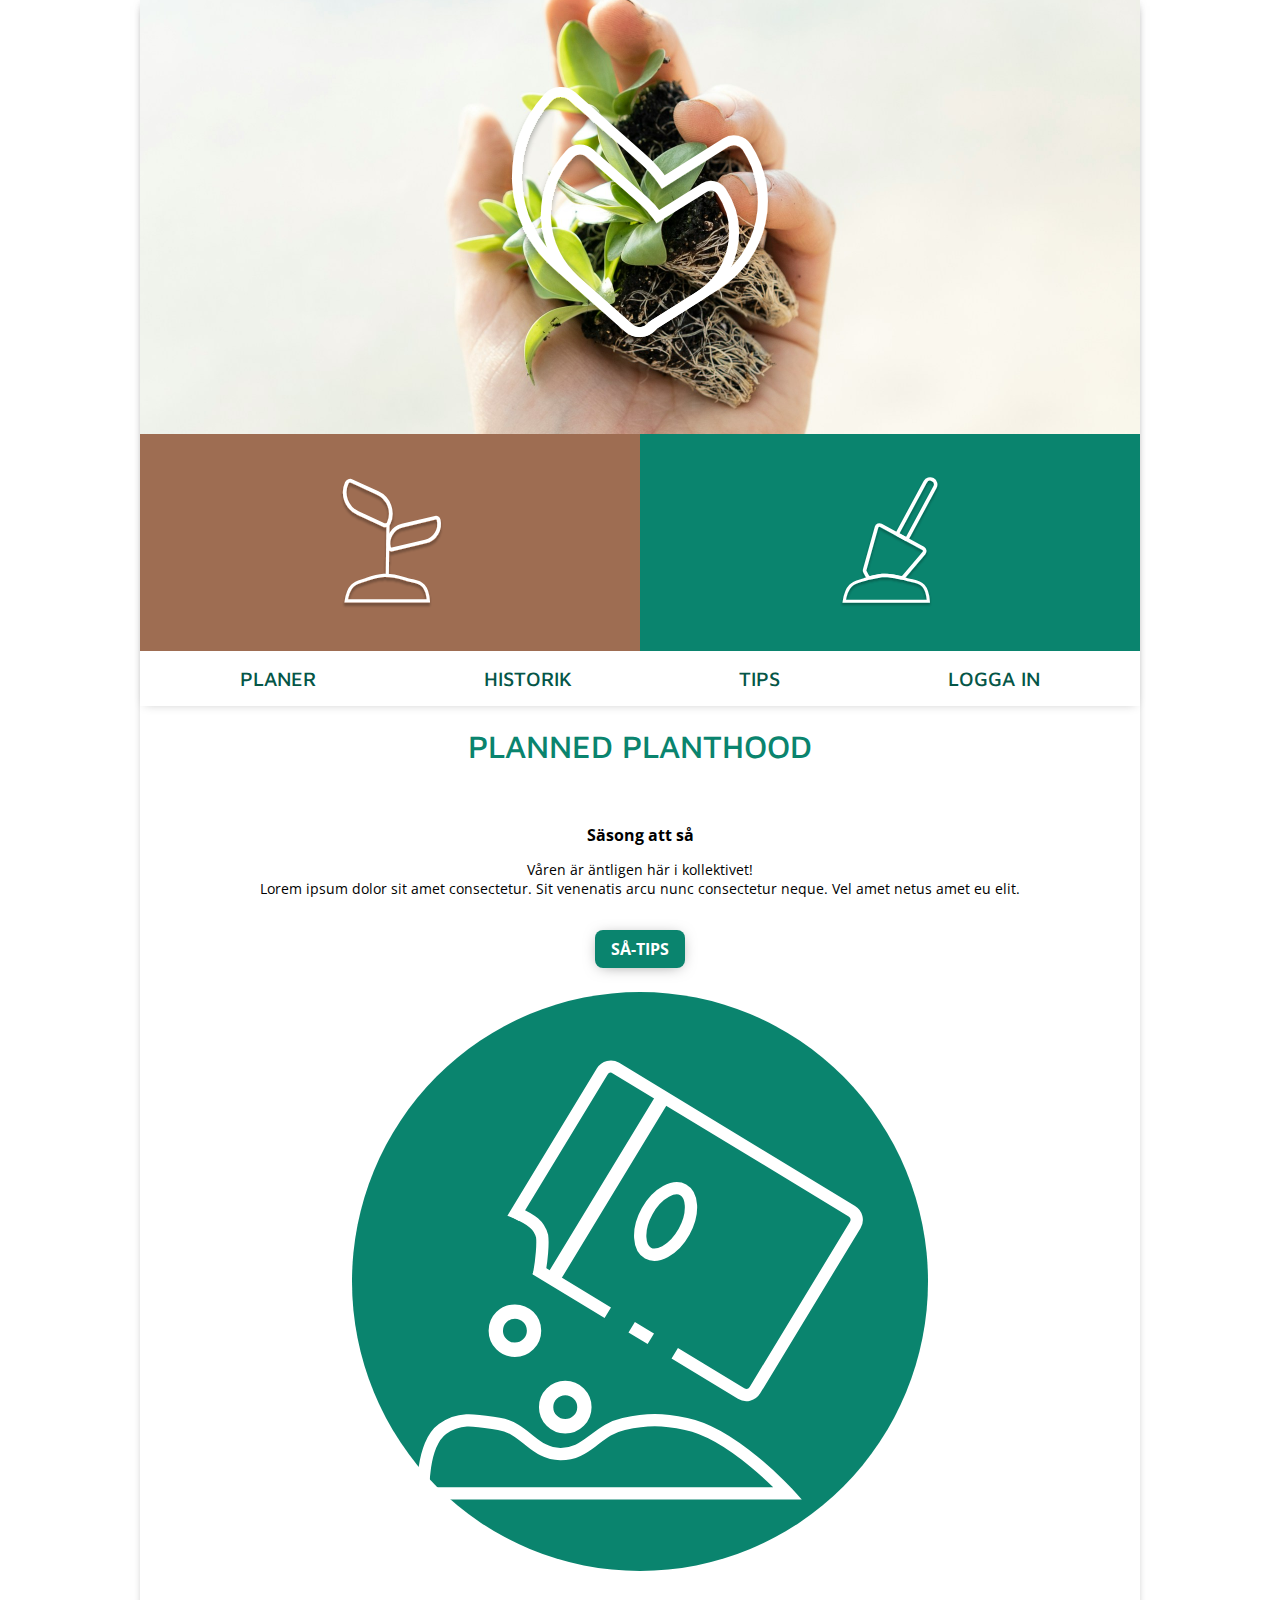
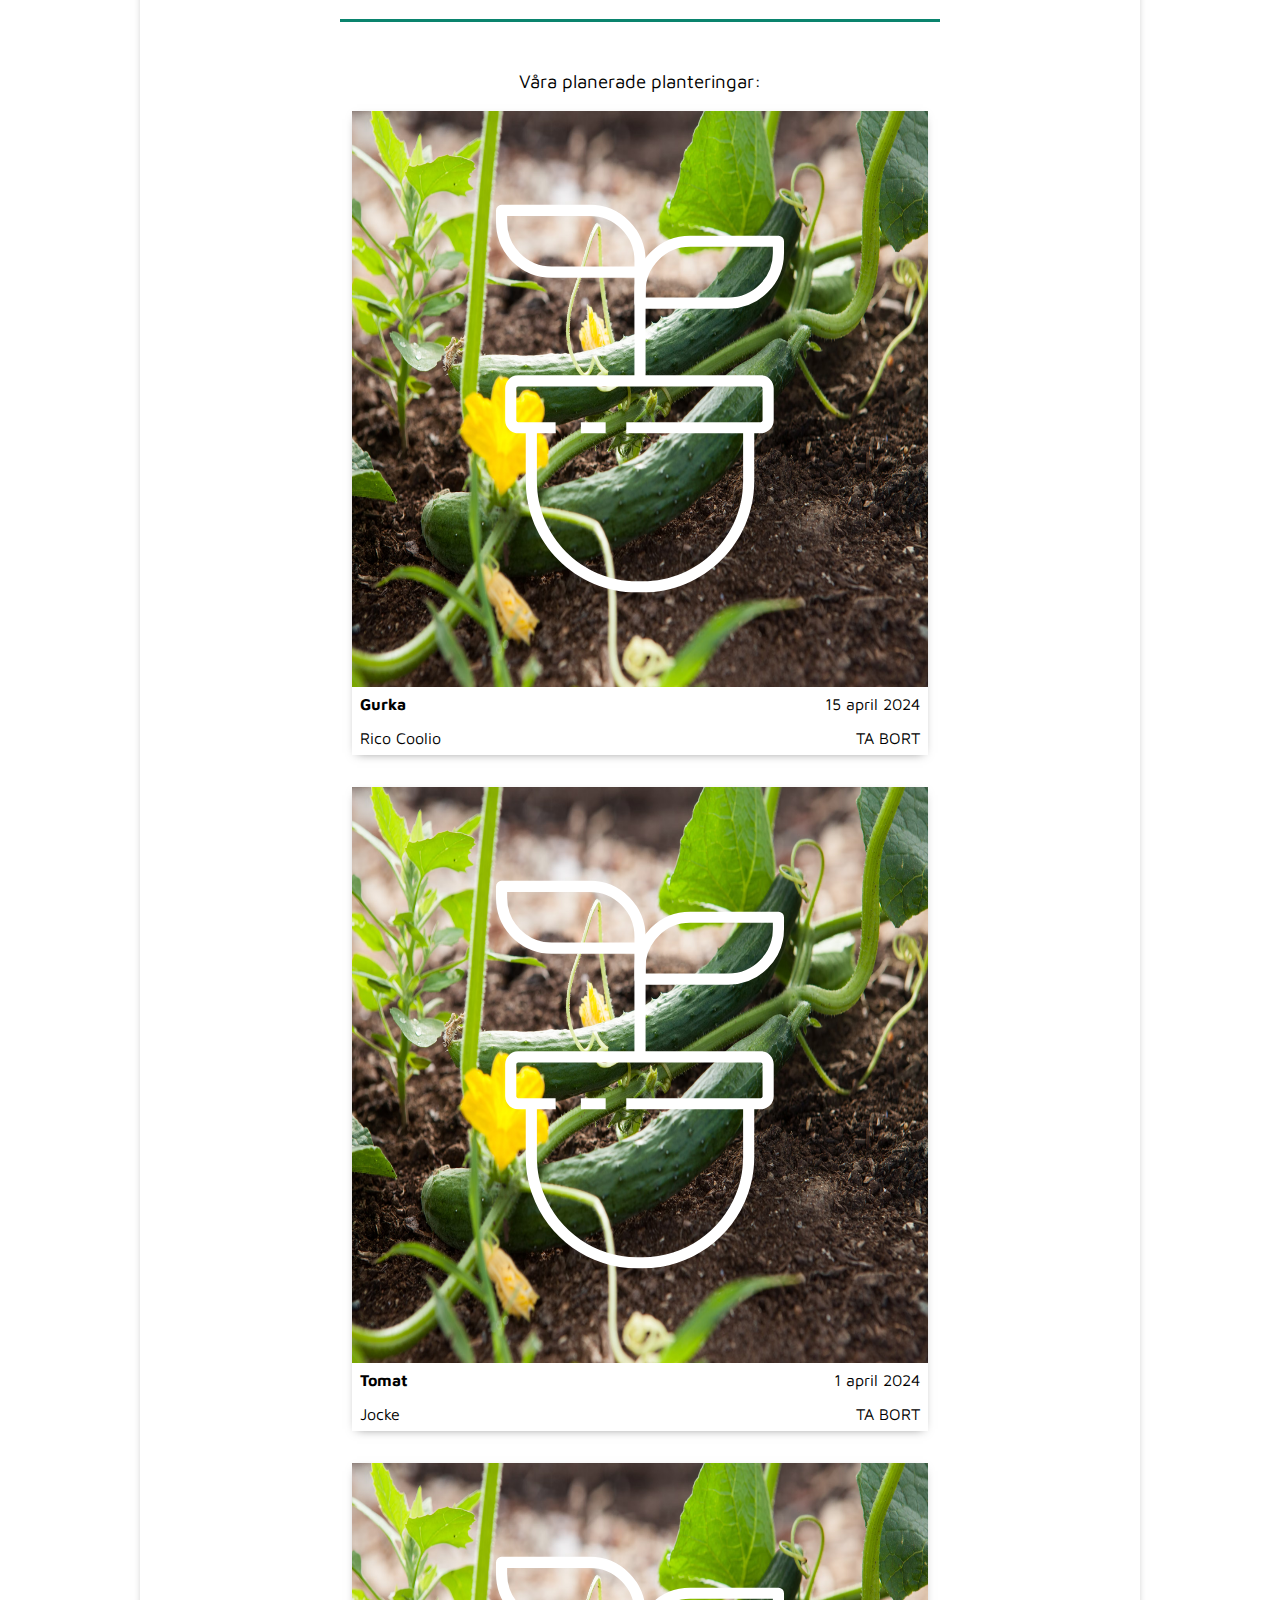
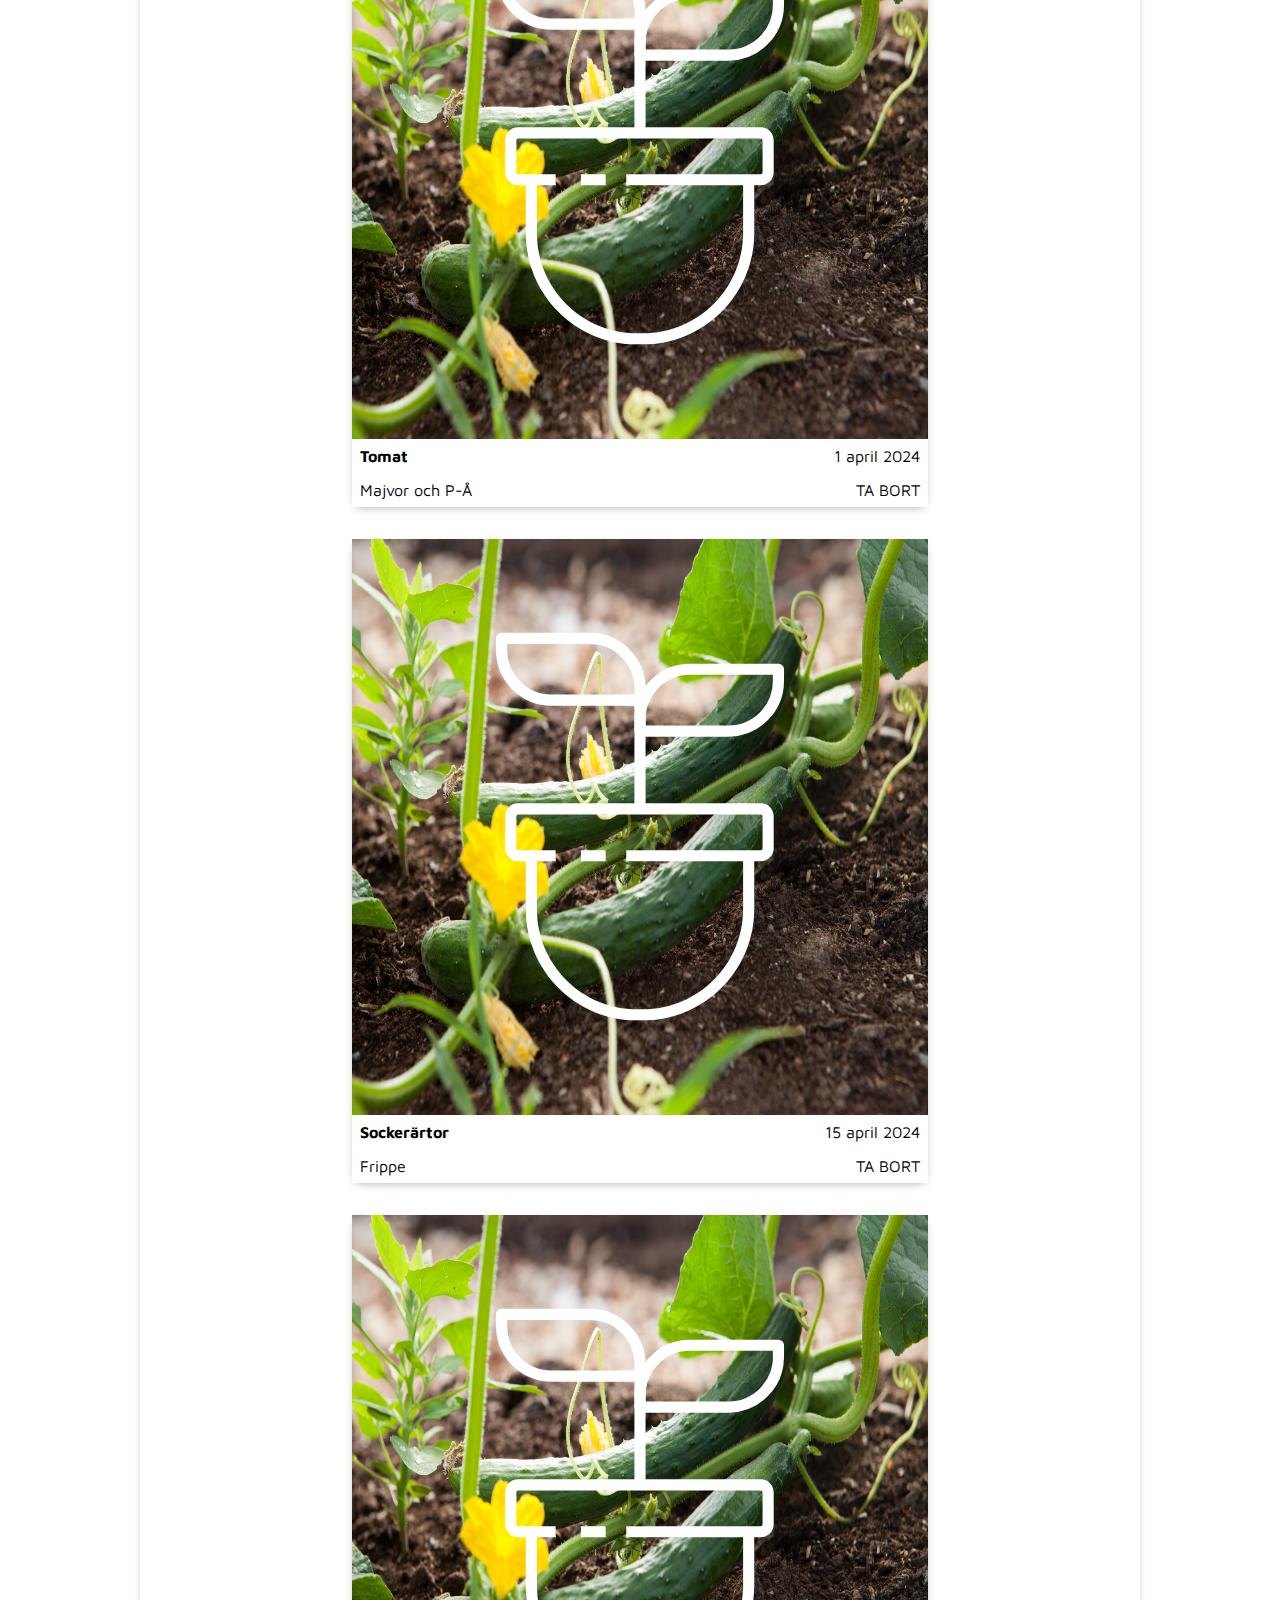
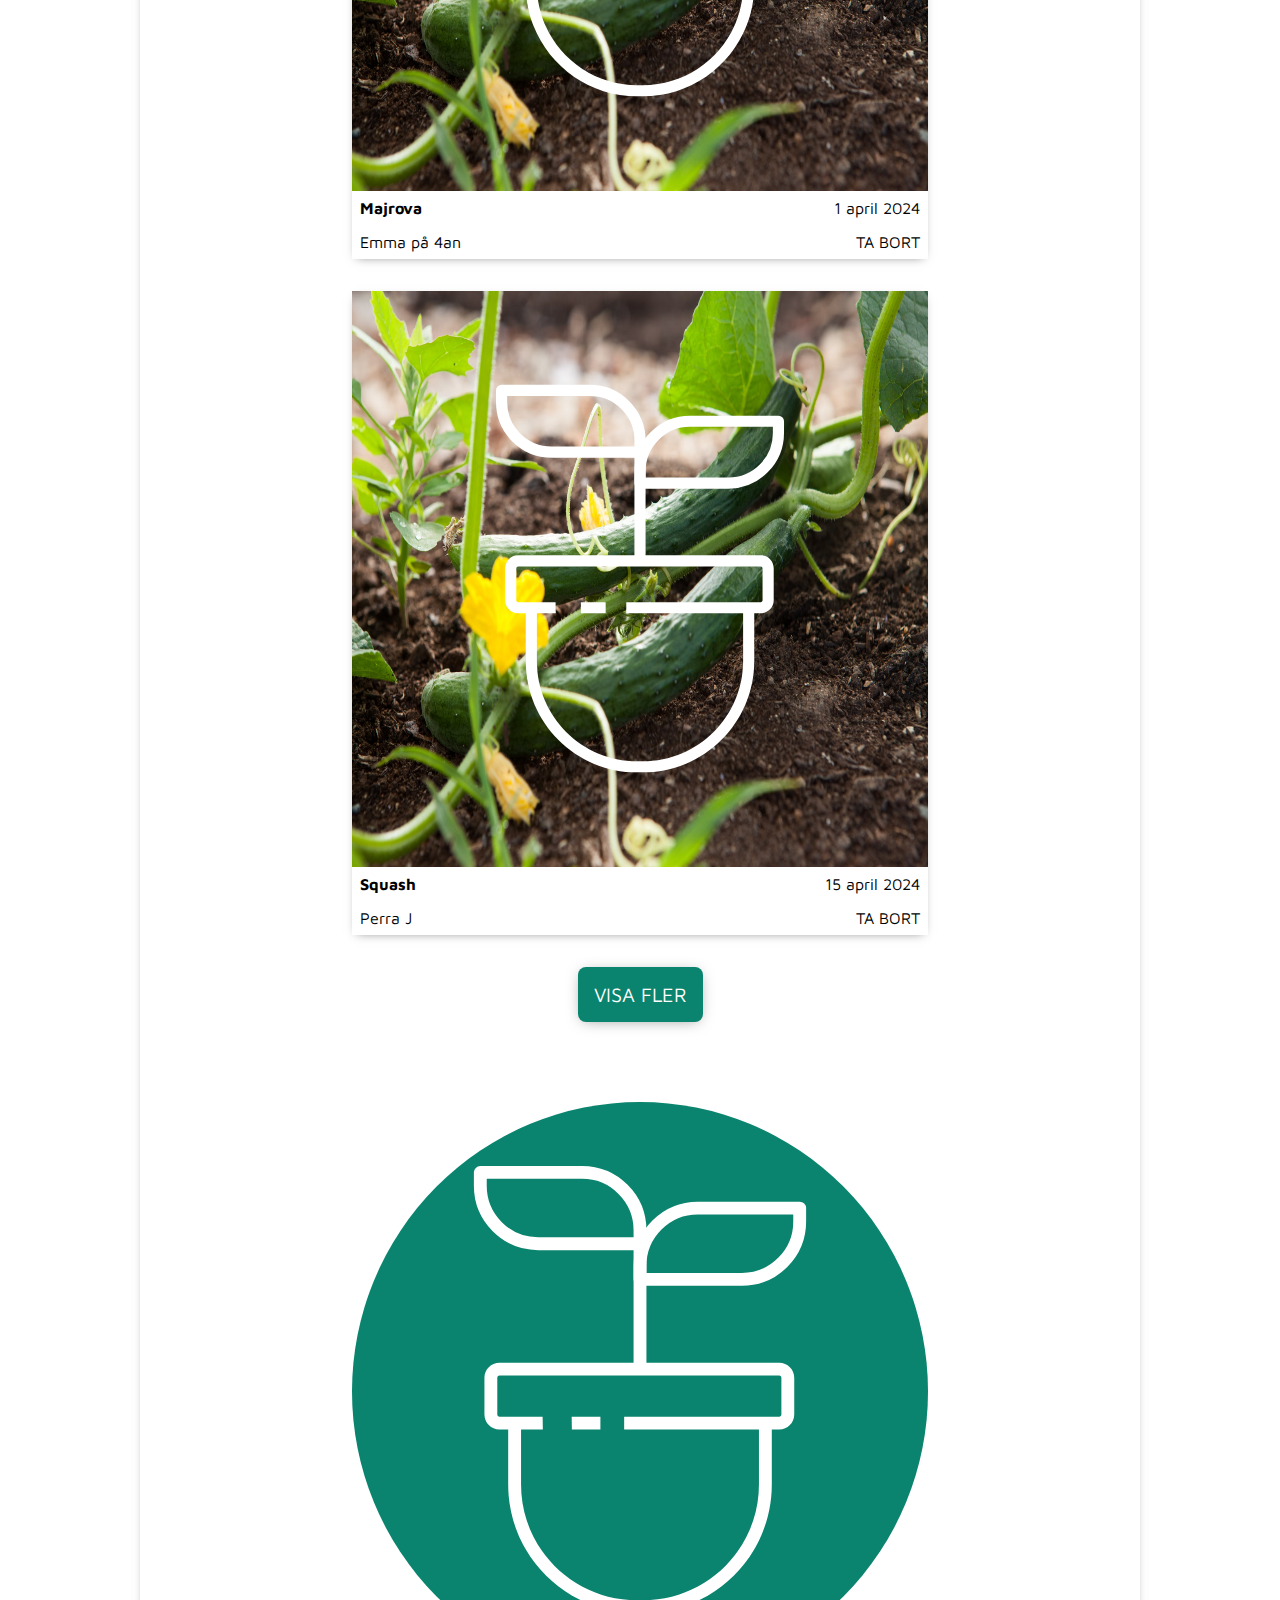
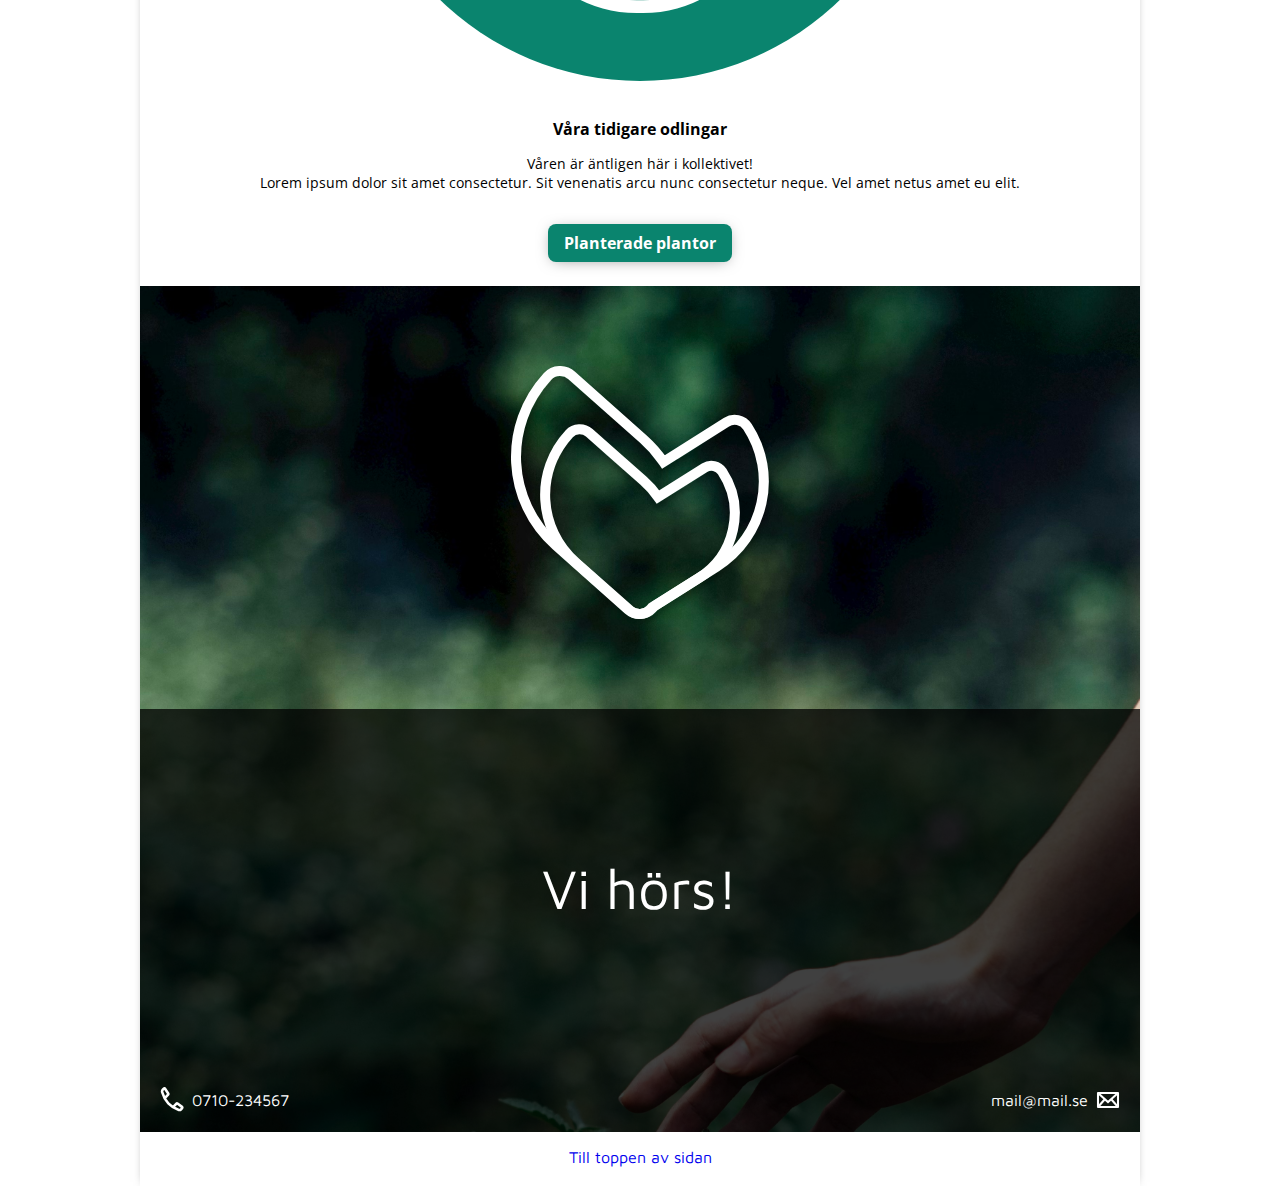
==== commit 14eada03: "Draft style of the 'Planerade planteringar'-section mobile first" ====
--- a/index.html
+++ b/index.html
@@ -37,7 +37,7 @@
             <p>Våren är äntligen här i kollektivet!<br>
               Lorem ipsum dolor sit amet consectetur. Sit venenatis arcu nunc consectetur neque. Vel amet netus amet eu elit.
             </p>
-            <aside class="plant-advice-button">SÅ-TIPS</aside>
+            <aside class="planthood-button">SÅ-TIPS</aside>
           </article>
           <aside class="tips-hero">
             <img alt="Plantering" src="./assets/Vectorseedpackage.svg">
@@ -46,52 +46,82 @@
         <aside class="tips-separator"></aside>
       </section>
       <section id="planned-plantations" class="planned-plantations">
-        <h3>Våra planerade planteringar</h3>
+        <h3>Våra planerade planteringar:</h3>
         <div class="plantation-card-container">
           <article class="plantation-card">
-            <img alt="Planta">
-            <h4>Gurka</h4>
-            <p class="plantation-date">15 april 2024</p>
-            <p class="plantation-user">Rico Coolio</p>
-            <a class="plantation-remove">TA BORT</a>
+            <div class="plantation-card-banner">
+              <img alt="Vegetable" src="./assets/img/cucumber.avif">
+              <img alt="Planta" src="./assets/plant.svg">
+            </div>
+            <section class="plantation-card-details">
+              <h4>Gurka</h4>
+              <p class="plantation-date">15 april 2024</p>
+              <p class="plantation-user">Rico Coolio</p>
+              <a class="plantation-remove">TA BORT</a>
+            </section>
           </article>
           <article class="plantation-card">
-            <img alt="Planta">
-            <h4>Tomat</h4>
-            <p class="plantation-date">1 april 2024</p>
-            <p class="plantation-user">Jocke</p>
-            <a class="plantation-remove">TA BORT</a>
+            <div class="plantation-card-banner">
+              <img alt="Vegetable" src="./assets/img/cucumber.avif">
+              <img alt="Planta" src="./assets/plant.svg">
+            </div>
+            <section class="plantation-card-details">
+              <h4>Tomat</h4>
+              <p class="plantation-date">1 april 2024</p>
+              <p class="plantation-user">Jocke</p>
+              <a class="plantation-remove">TA BORT</a>
+            </section>
           </article>
           <article class="plantation-card">
-            <img alt="Planta">
-            <h4>Tomat</h4>
-            <p class="plantation-date">1 april 2024</p>
-            <p class="plantation-user">Majvor och P-Å</p>
-            <a class="plantation-remove">TA BORT</a>
+            <div class="plantation-card-banner">
+              <img alt="Vegetable" src="./assets/img/cucumber.avif">
+              <img alt="Planta" src="./assets/plant.svg">
+            </div>
+            <section class="plantation-card-details">
+              <h4>Tomat</h4>
+              <p class="plantation-date">1 april 2024</p>
+              <p class="plantation-user">Majvor och P-Å</p>
+              <a class="plantation-remove">TA BORT</a>
+            </section>
           </article>
           <article class="plantation-card">
-            <img alt="Planta">
-            <h4>Sockerärtor</h4>
-            <p class="plantation-date">15 april 2024</p>
-            <p class="plantation-user">Frippe</p>
-            <a class="plantation-remove">TA BORT</a>
+            <div class="plantation-card-banner">
+              <img alt="Vegetable" src="./assets/img/cucumber.avif">
+              <img alt="Planta" src="./assets/plant.svg">
+            </div>
+            <section class="plantation-card-details">
+              <h4>Sockerärtor</h4>
+              <p class="plantation-date">15 april 2024</p>
+              <p class="plantation-user">Frippe</p>
+              <a class="plantation-remove">TA BORT</a>
+            </section>            
           </article>
           <article class="plantation-card">
-            <img alt="Planta">
-            <h4>Majrova</h4>
-            <p class="plantation-date">1 april 2024</p>
-            <p class="plantation-user">Emma på 4an</p>
-            <a class="plantation-remove">TA BORT</a>
+            <div class="plantation-card-banner">
+              <img alt="Vegetable" src="./assets/img/cucumber.avif">
+              <img alt="Planta" src="./assets/plant.svg">
+            </div>
+            <section class="plantation-card-details">
+              <h4>Majrova</h4>
+              <p class="plantation-date">1 april 2024</p>
+              <p class="plantation-user">Emma på 4an</p>
+              <a class="plantation-remove">TA BORT</a>
+            </section>
           </article>
           <article class="plantation-card">
-            <img alt="Planta">
-            <h4>Squash</h4>
-            <p class="plantation-date">15 april 2024</p>
-            <p class="plantation-user">Perra J</p>
-            <a class="plantation-remove">TA BORT</a>
+            <div class="plantation-card-banner">
+              <img alt="Vegetable" src="./assets/img/cucumber.avif">
+              <img alt="Planta" src="./assets/plant.svg">
+            </div>
+            <section class="plantation-card-details">
+              <h4>Squash</h4>
+              <p class="plantation-date">15 april 2024</p>
+              <p class="plantation-user">Perra J</p>
+              <a class="plantation-remove">TA BORT</a>
+            </section>
           </article>
-          <a class="more-plantations">Visa fler</a>
         </div>
+        <a class="planthood-button more-plantations">Visa fler</a>
       </section>
       <section id="history" class="history">
           <aside class="history-hero">
@@ -103,7 +133,7 @@
               <p>Våren är äntligen här i kollektivet!<br>
                 Lorem ipsum dolor sit amet consectetur. Sit venenatis arcu nunc consectetur neque. Vel amet netus amet eu elit.
               </p>
-              <aside class="plant-history-button">Planterade plantor</aside>
+              <aside class="planthood-button">Planterade plantor</aside>
             </article>
           </section>
         </section>
--- a/index.css
+++ b/index.css
@@ -82,6 +82,20 @@
 }
 
 main{
+
+    .planthood-button{
+        width: fit-content;
+        height: fit-content;
+        margin: 2rem auto auto auto;
+        color: white;
+        padding: 0.5rem 1rem 0.5rem 1rem;
+        border-radius: 0.5rem;
+        font-weight: bold;
+        box-shadow: 0px 2px 15px -5px rgba(0,0,0,0.5);
+
+        background-color: var(--planthood-green);
+    }
+
     section.tips, section.history{
         h1{
             font-weight: 500;
@@ -119,19 +133,6 @@
                 p{
                     font-size: 0.875rem;
                 }
-
-                aside.plant-advice-button, aside.plant-history-button{
-                    width: fit-content;
-                    height: fit-content;
-                    margin: 2rem auto auto auto;
-                    color: white;
-                    padding: 0.5rem 1rem 0.5rem 1rem;
-                    border-radius: 0.5rem;
-                    font-weight: bold;
-                    box-shadow: 0px 2px 15px -5px rgba(0,0,0,0.5);
-    
-                    background-color: var(--planthood-green);
-                }
             }
         }
 
@@ -140,6 +141,66 @@
             margin: 3rem auto 3rem auto;
             background-color: var(--planthood-green);
             height: 3px;
+        }
+    }
+
+    section.planned-plantations{
+        h3{
+            font-weight: 100;
+            text-align: center;
+        }
+        .plantation-card-container{
+            display: flex;
+            flex-wrap: wrap;
+            align-self: center;
+            justify-content: space-around;
+            
+            .plantation-card{
+                margin-bottom: 2rem;
+                width: 45vw;
+                box-shadow: 0 3px 10px -5px rgba(0,0,0,0.5);
+
+                .plantation-card-banner{
+                    display: grid;
+                    img{
+                        height: 45vw;
+                        grid-column: 1;
+                        grid-row: 1;
+                        width: 100%;
+                    }
+
+                    img:nth-of-type(2){
+                        margin: auto;
+                        width: 50%;
+                    }
+                }
+
+                .plantation-card-details{
+                    display: grid;
+                    grid-template-columns: 1fr 1fr;
+                    grid-template-rows: 1fr 1fr;
+                    column-gap: 1rem;
+                    row-gap: 1rem;
+                    padding: 0.5rem;
+
+                    > *{
+                        margin: 0;
+                    }
+
+                    > p:nth-of-type(1), > a{
+                        text-align: right;
+                    }
+                }
+            }
+        }
+
+        .more-plantations{
+            display: block;
+            margin: auto auto 5rem auto;
+            text-transform: uppercase;
+            padding: 1rem;
+            font-size: 1.25rem;
+            font-weight: 100;
         }
     }
 }
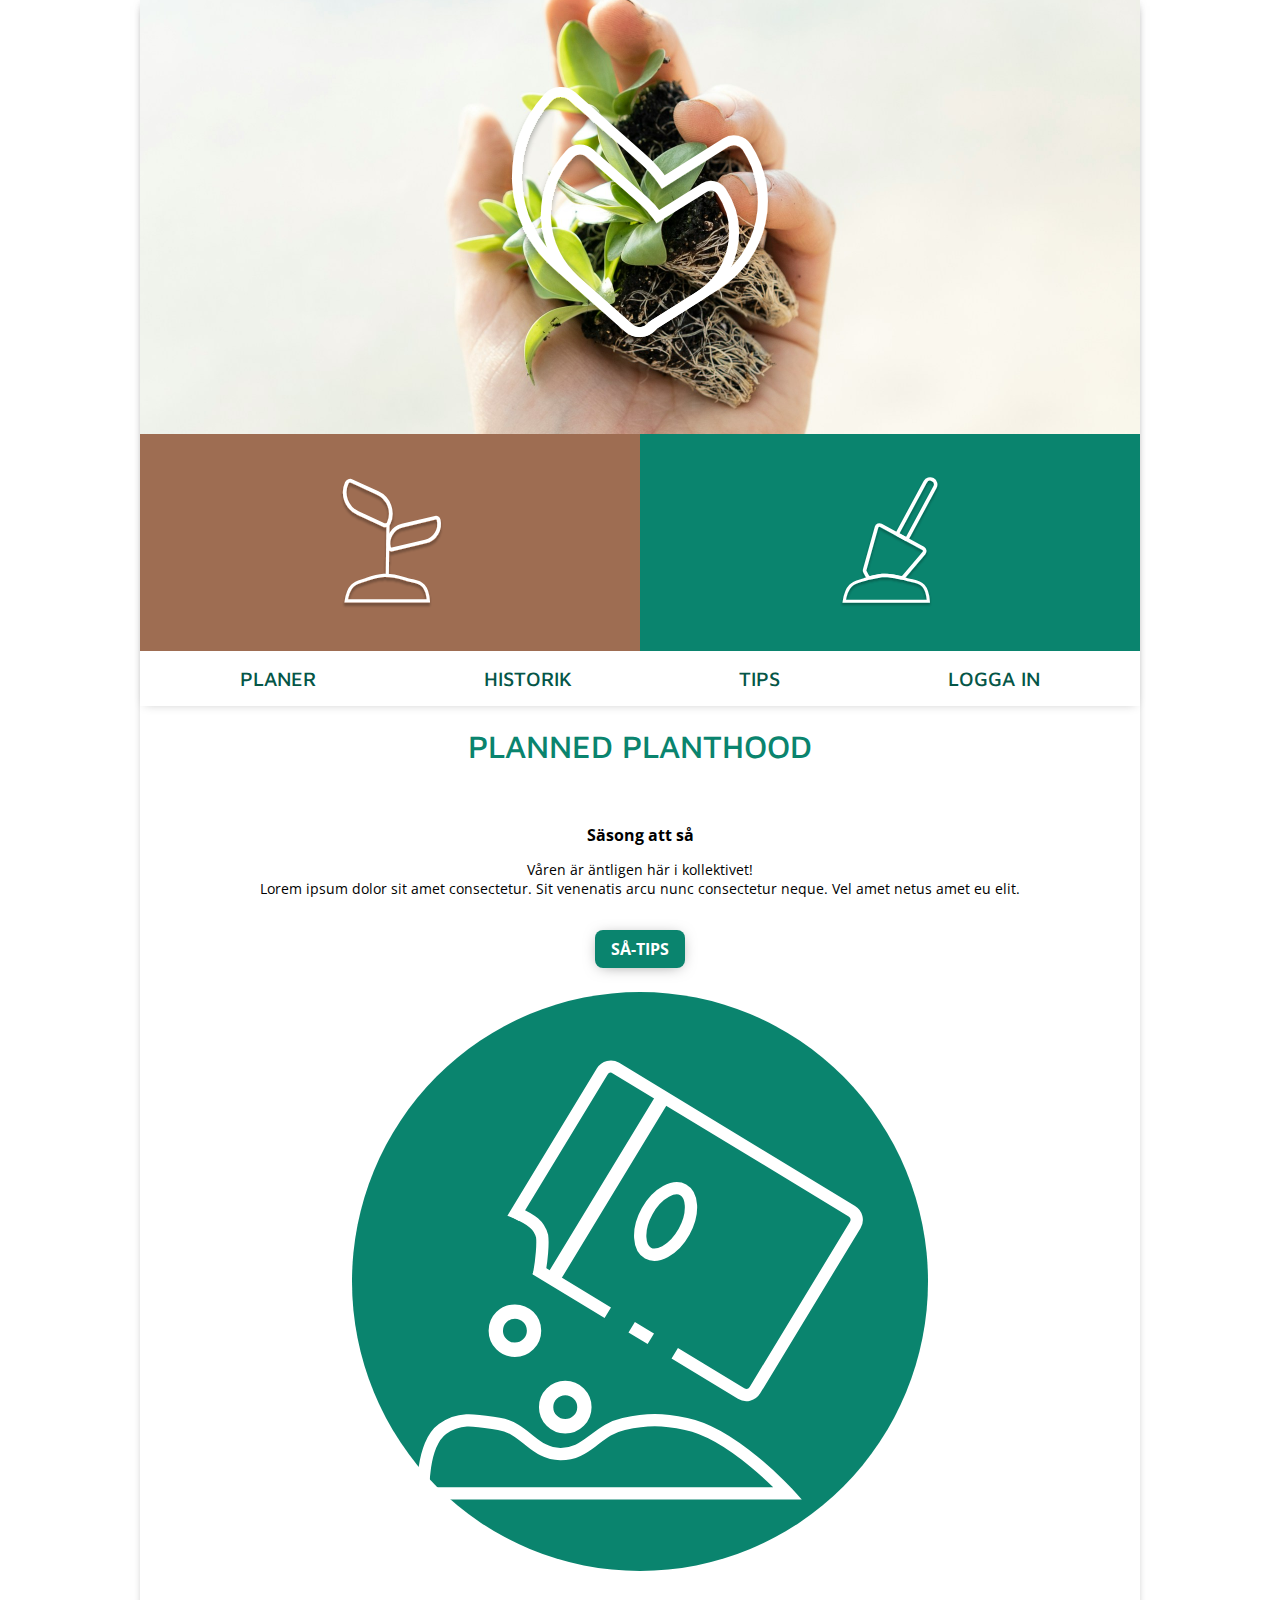
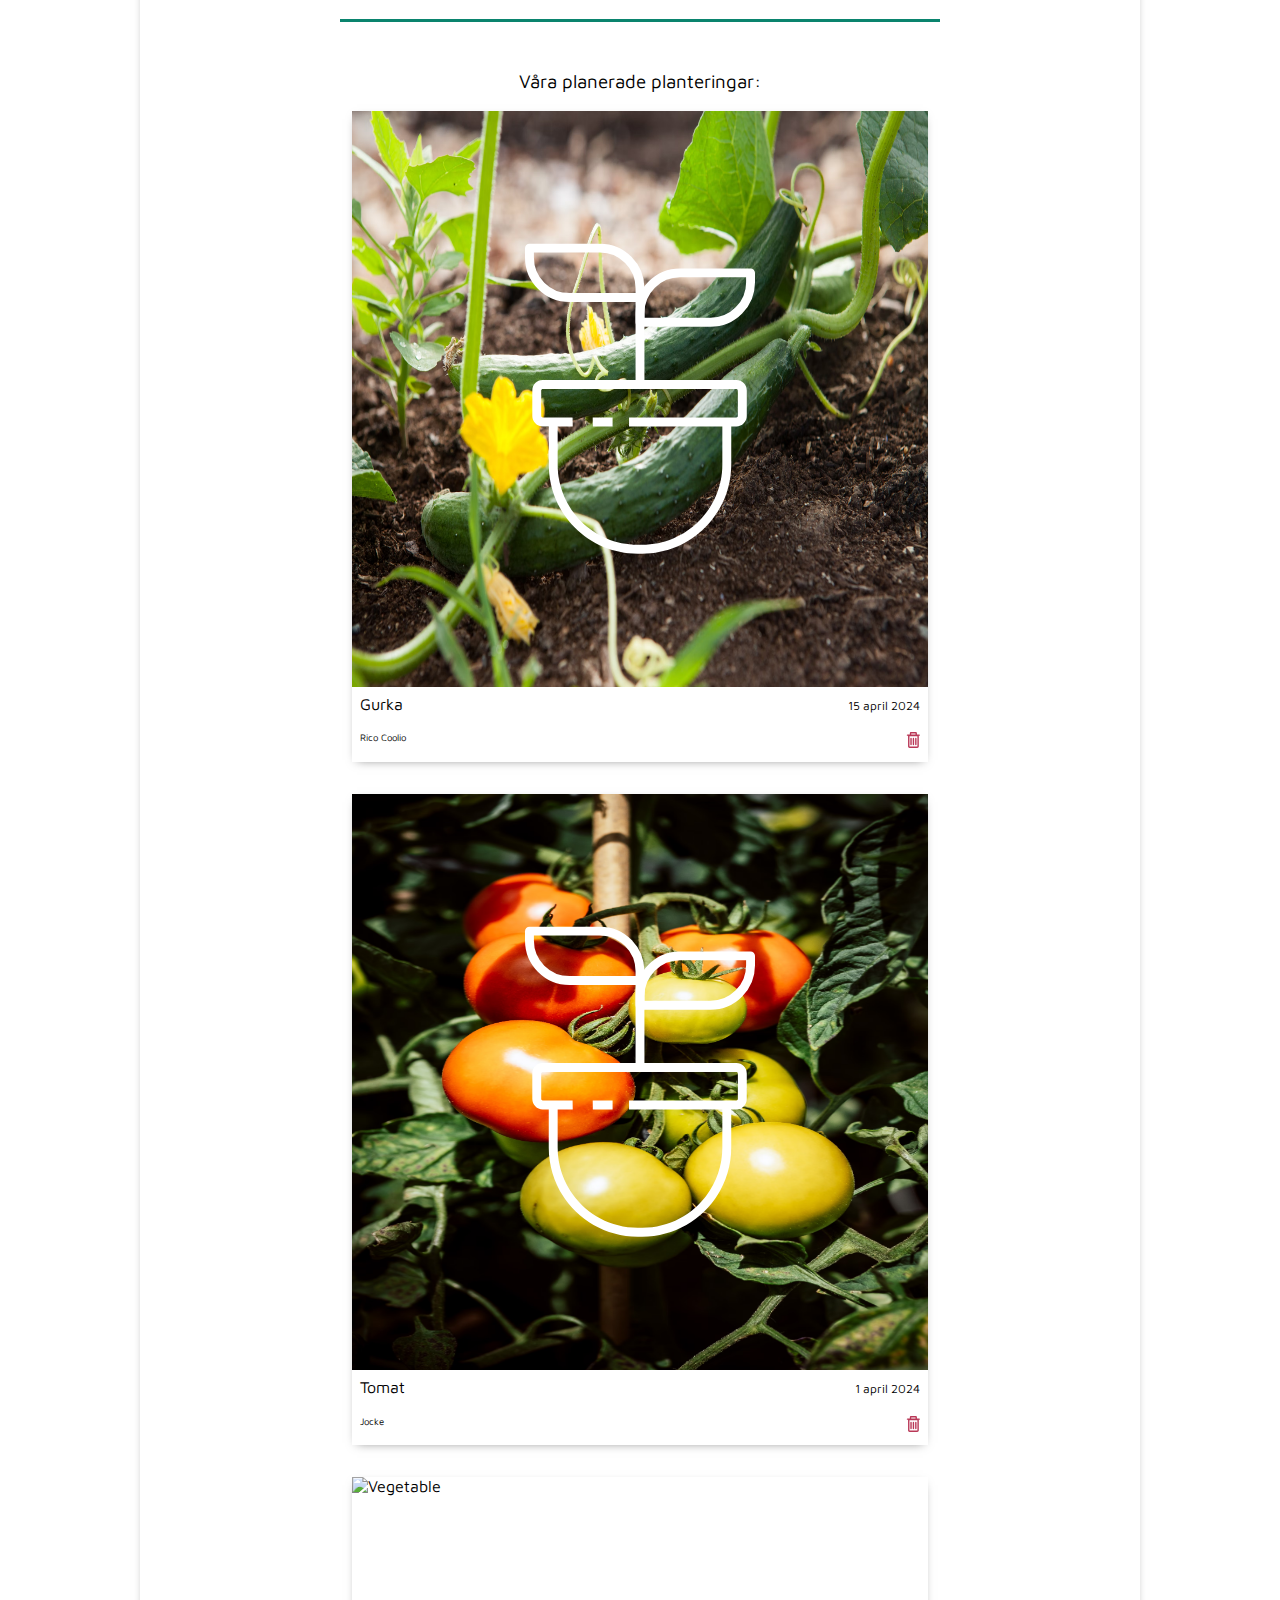
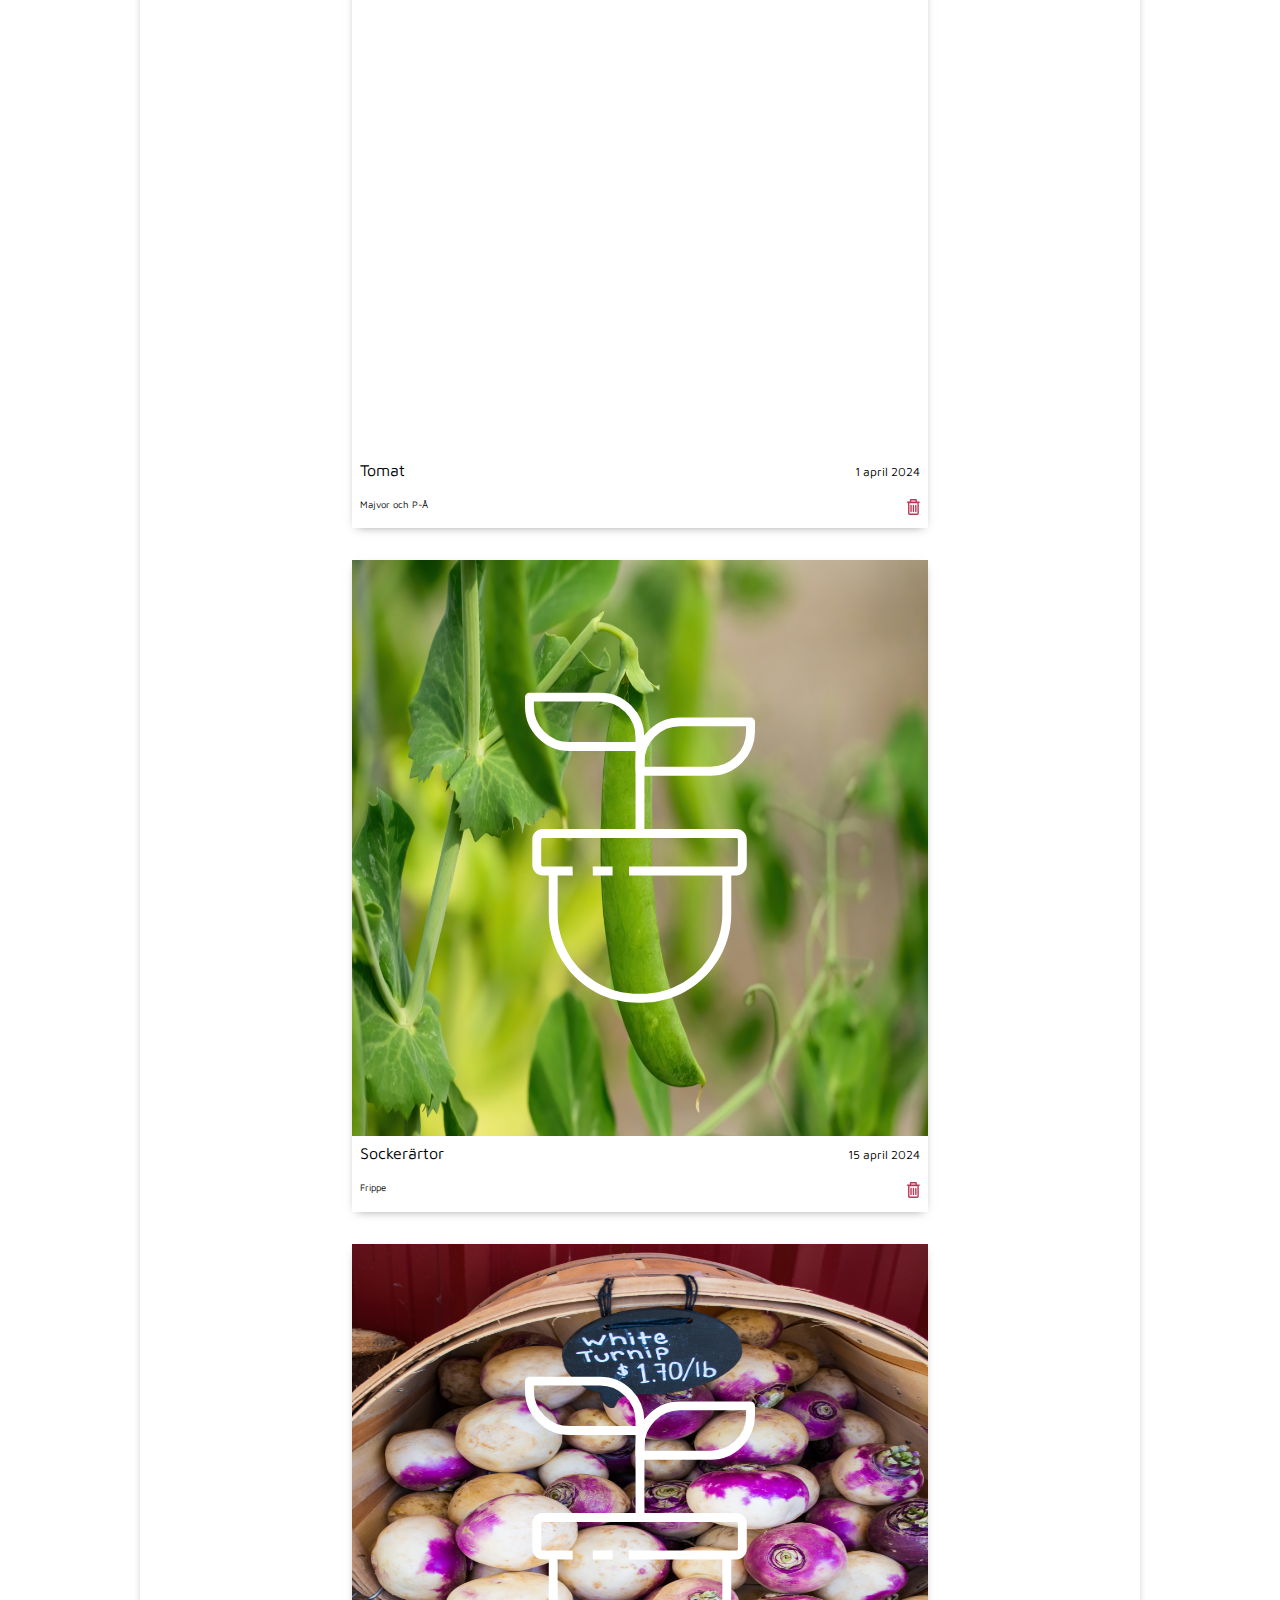
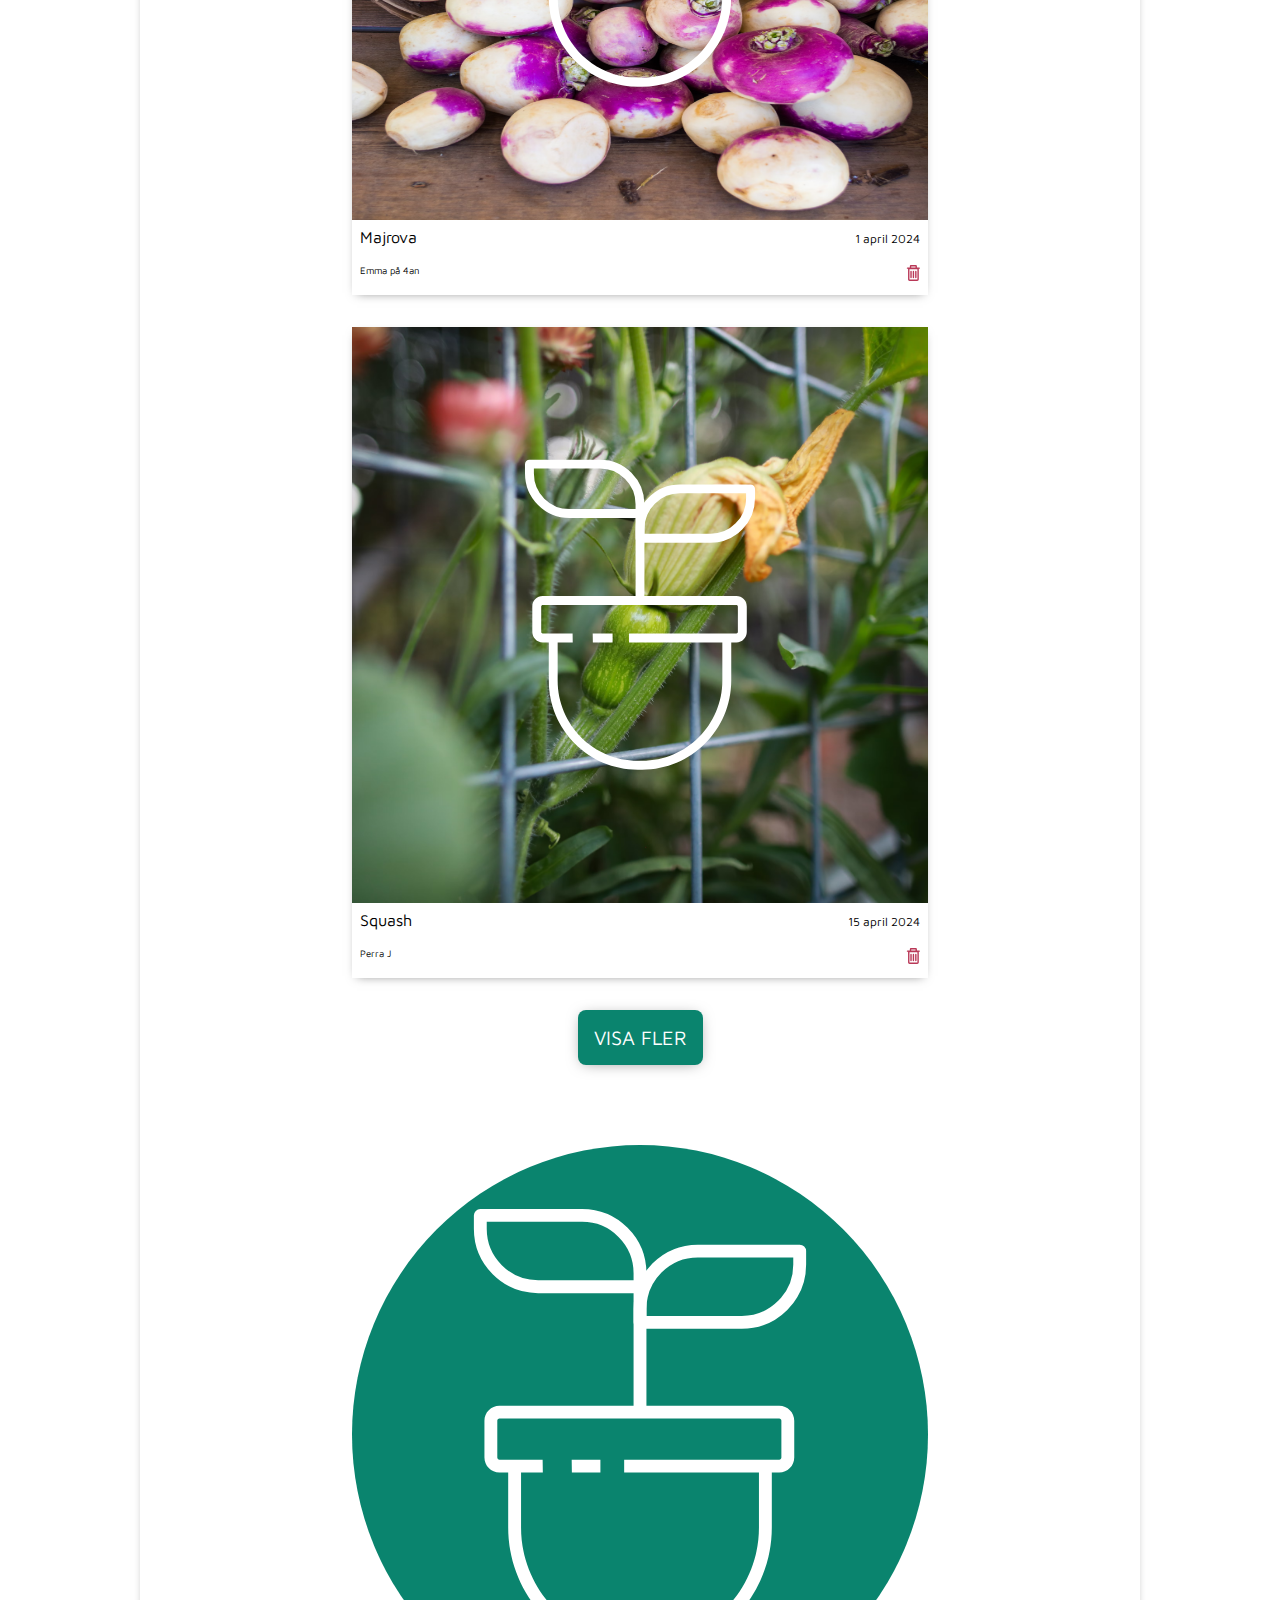
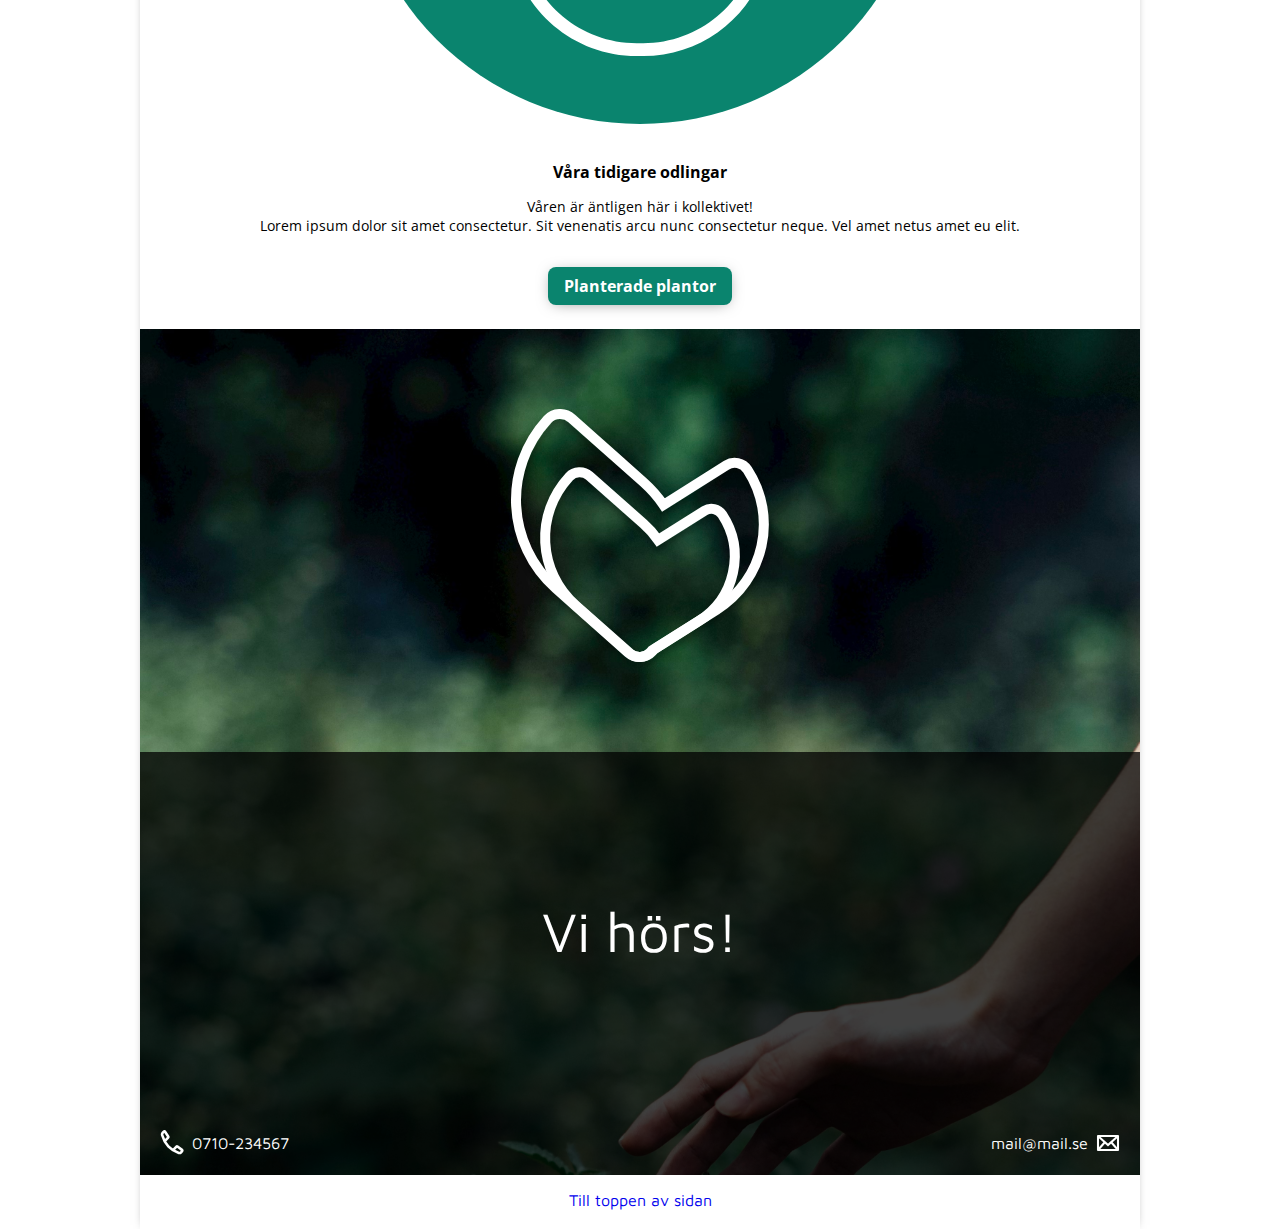
==== commit 54c113a7: "Finish section 'Planerade plantor' mobile first" ====
--- a/index.html
+++ b/index.html
@@ -57,67 +57,83 @@
               <h4>Gurka</h4>
               <p class="plantation-date">15 april 2024</p>
               <p class="plantation-user">Rico Coolio</p>
-              <a class="plantation-remove">TA BORT</a>
+              <a class="plantation-remove">
+                <p>TA BORT</p>
+                <img alt="TA BORT" src="./assets/trashcan.svg">
+              </a>
             </section>
           </article>
           <article class="plantation-card">
             <div class="plantation-card-banner">
-              <img alt="Vegetable" src="./assets/img/cucumber.avif">
+              <img alt="Vegetable" src="./assets/img/tomato.avif">
               <img alt="Planta" src="./assets/plant.svg">
             </div>
             <section class="plantation-card-details">
               <h4>Tomat</h4>
               <p class="plantation-date">1 april 2024</p>
               <p class="plantation-user">Jocke</p>
-              <a class="plantation-remove">TA BORT</a>
-            </section>
+              <a class="plantation-remove">
+                <p>TA BORT</p>
+                <img alt="TA BORT" src="./assets/trashcan.svg">
+              </a>            </section>
           </article>
           <article class="plantation-card">
             <div class="plantation-card-banner">
-              <img alt="Vegetable" src="./assets/img/cucumber.avif">
+              <img alt="Vegetable" src="./assets/img/tomato2.jpg">
               <img alt="Planta" src="./assets/plant.svg">
             </div>
             <section class="plantation-card-details">
               <h4>Tomat</h4>
               <p class="plantation-date">1 april 2024</p>
               <p class="plantation-user">Majvor och P-Å</p>
-              <a class="plantation-remove">TA BORT</a>
-            </section>
+              <a class="plantation-remove">
+                <p>TA BORT</p>
+                <img alt="TA BORT" src="./assets/trashcan.svg">
+              </a>            </section>
           </article>
           <article class="plantation-card">
             <div class="plantation-card-banner">
-              <img alt="Vegetable" src="./assets/img/cucumber.avif">
+              <img alt="Vegetable" src="./assets/img/greenpeas.jpg">
               <img alt="Planta" src="./assets/plant.svg">
             </div>
             <section class="plantation-card-details">
               <h4>Sockerärtor</h4>
               <p class="plantation-date">15 april 2024</p>
               <p class="plantation-user">Frippe</p>
-              <a class="plantation-remove">TA BORT</a>
+              <a class="plantation-remove">
+                <p>TA BORT</p>
+                <img alt="TA BORT" src="./assets/trashcan.svg">
+              </a>
             </section>            
           </article>
           <article class="plantation-card">
             <div class="plantation-card-banner">
-              <img alt="Vegetable" src="./assets/img/cucumber.avif">
+              <img alt="Vegetable" src="./assets/img/white-turnip.avif">
               <img alt="Planta" src="./assets/plant.svg">
             </div>
             <section class="plantation-card-details">
               <h4>Majrova</h4>
               <p class="plantation-date">1 april 2024</p>
               <p class="plantation-user">Emma på 4an</p>
-              <a class="plantation-remove">TA BORT</a>
+              <a class="plantation-remove">
+                <p>TA BORT</p>
+                <img alt="TA BORT" src="./assets/trashcan.svg">
+              </a>
             </section>
           </article>
           <article class="plantation-card">
             <div class="plantation-card-banner">
-              <img alt="Vegetable" src="./assets/img/cucumber.avif">
+              <img alt="Vegetable" src="./assets/img/squash.avif">
               <img alt="Planta" src="./assets/plant.svg">
             </div>
             <section class="plantation-card-details">
               <h4>Squash</h4>
               <p class="plantation-date">15 april 2024</p>
               <p class="plantation-user">Perra J</p>
-              <a class="plantation-remove">TA BORT</a>
+              <a class="plantation-remove">
+                <p>TA BORT</p>
+                <img alt="TA BORT" src="./assets/trashcan.svg">
+              </a>
             </section>
           </article>
         </div>
--- a/index.css
+++ b/index.css
@@ -6,7 +6,7 @@
     --planthood-dark-green: #055647;
 
     --planthood-brown: #9E6D52;
-    font-family: Maven Pro;
+    font-family: Maven Pro, sans-serif;
 }
 
 
@@ -162,6 +162,7 @@
 
                 .plantation-card-banner{
                     display: grid;
+
                     img{
                         height: 45vw;
                         grid-column: 1;
@@ -171,7 +172,7 @@
 
                     img:nth-of-type(2){
                         margin: auto;
-                        width: 50%;
+                        width: 40%;
                     }
                 }
 
@@ -182,6 +183,16 @@
                     column-gap: 1rem;
                     row-gap: 1rem;
                     padding: 0.5rem;
+                    font-size: 0.75rem;
+
+                    > h4{
+                        font-weight: 100;
+                        font-size: 1rem;
+                    }
+
+                    > .plantation-user{
+                        font-size: 0.6rem;
+                    }
 
                     > *{
                         margin: 0;
@@ -189,6 +200,16 @@
 
                     > p:nth-of-type(1), > a{
                         text-align: right;
+                    }
+
+                    > .plantation-remove{
+                        > p{
+                            display: none;
+                        }
+                    }
+                    
+                    > .plantation-date{
+                        line-height: 1.35rem;
                     }
                 }
             }
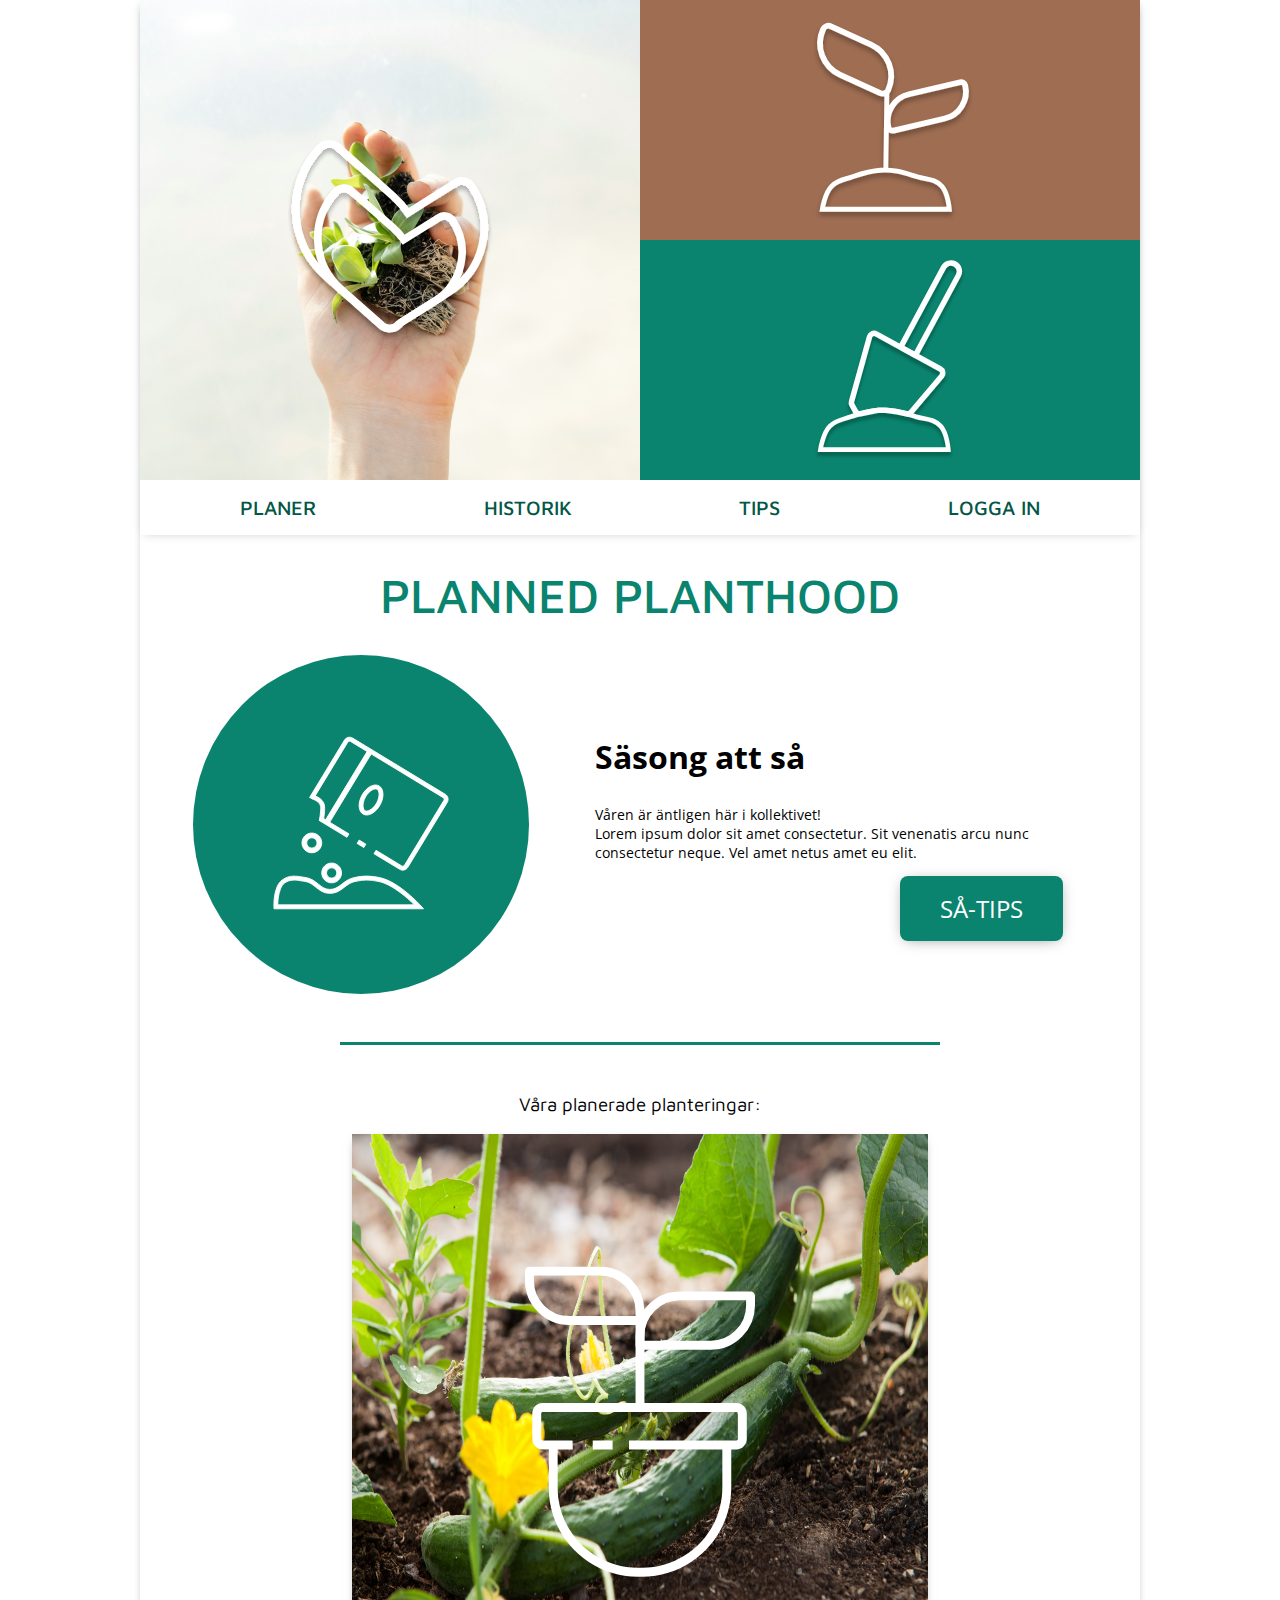
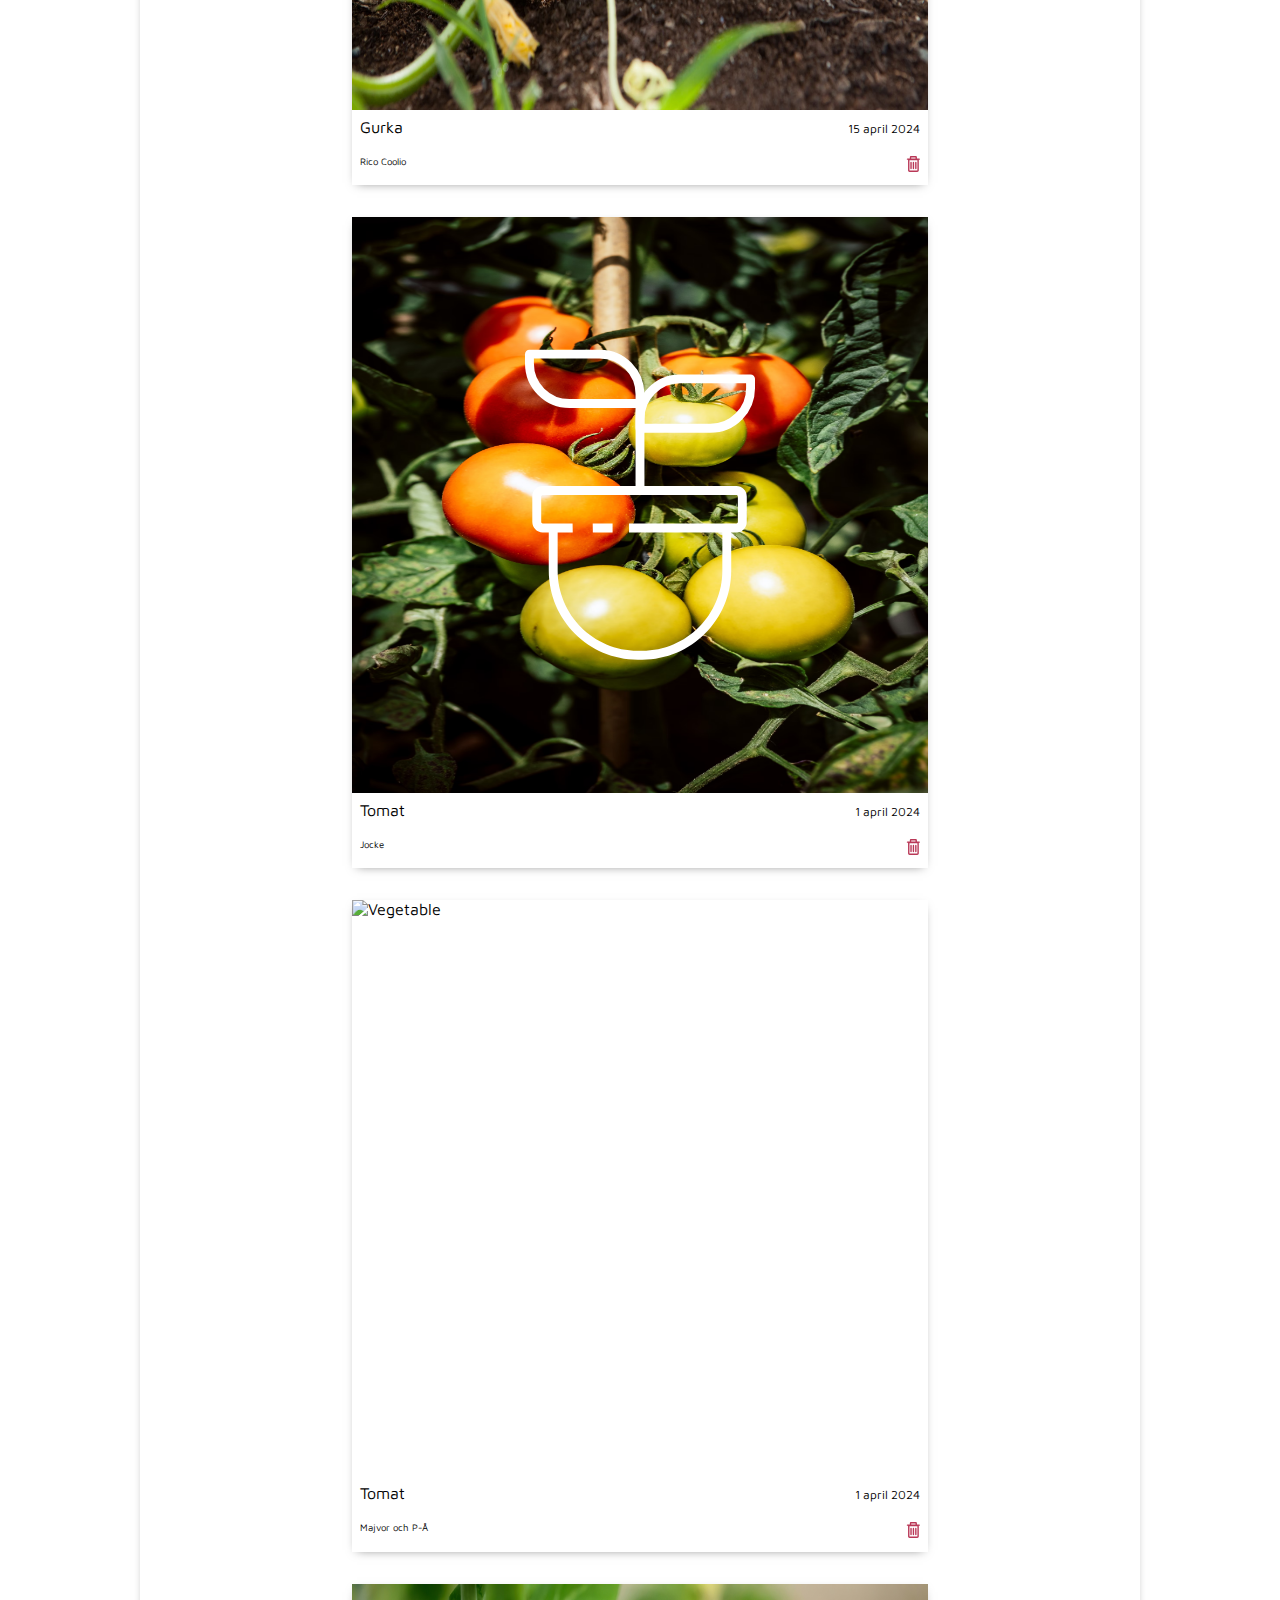
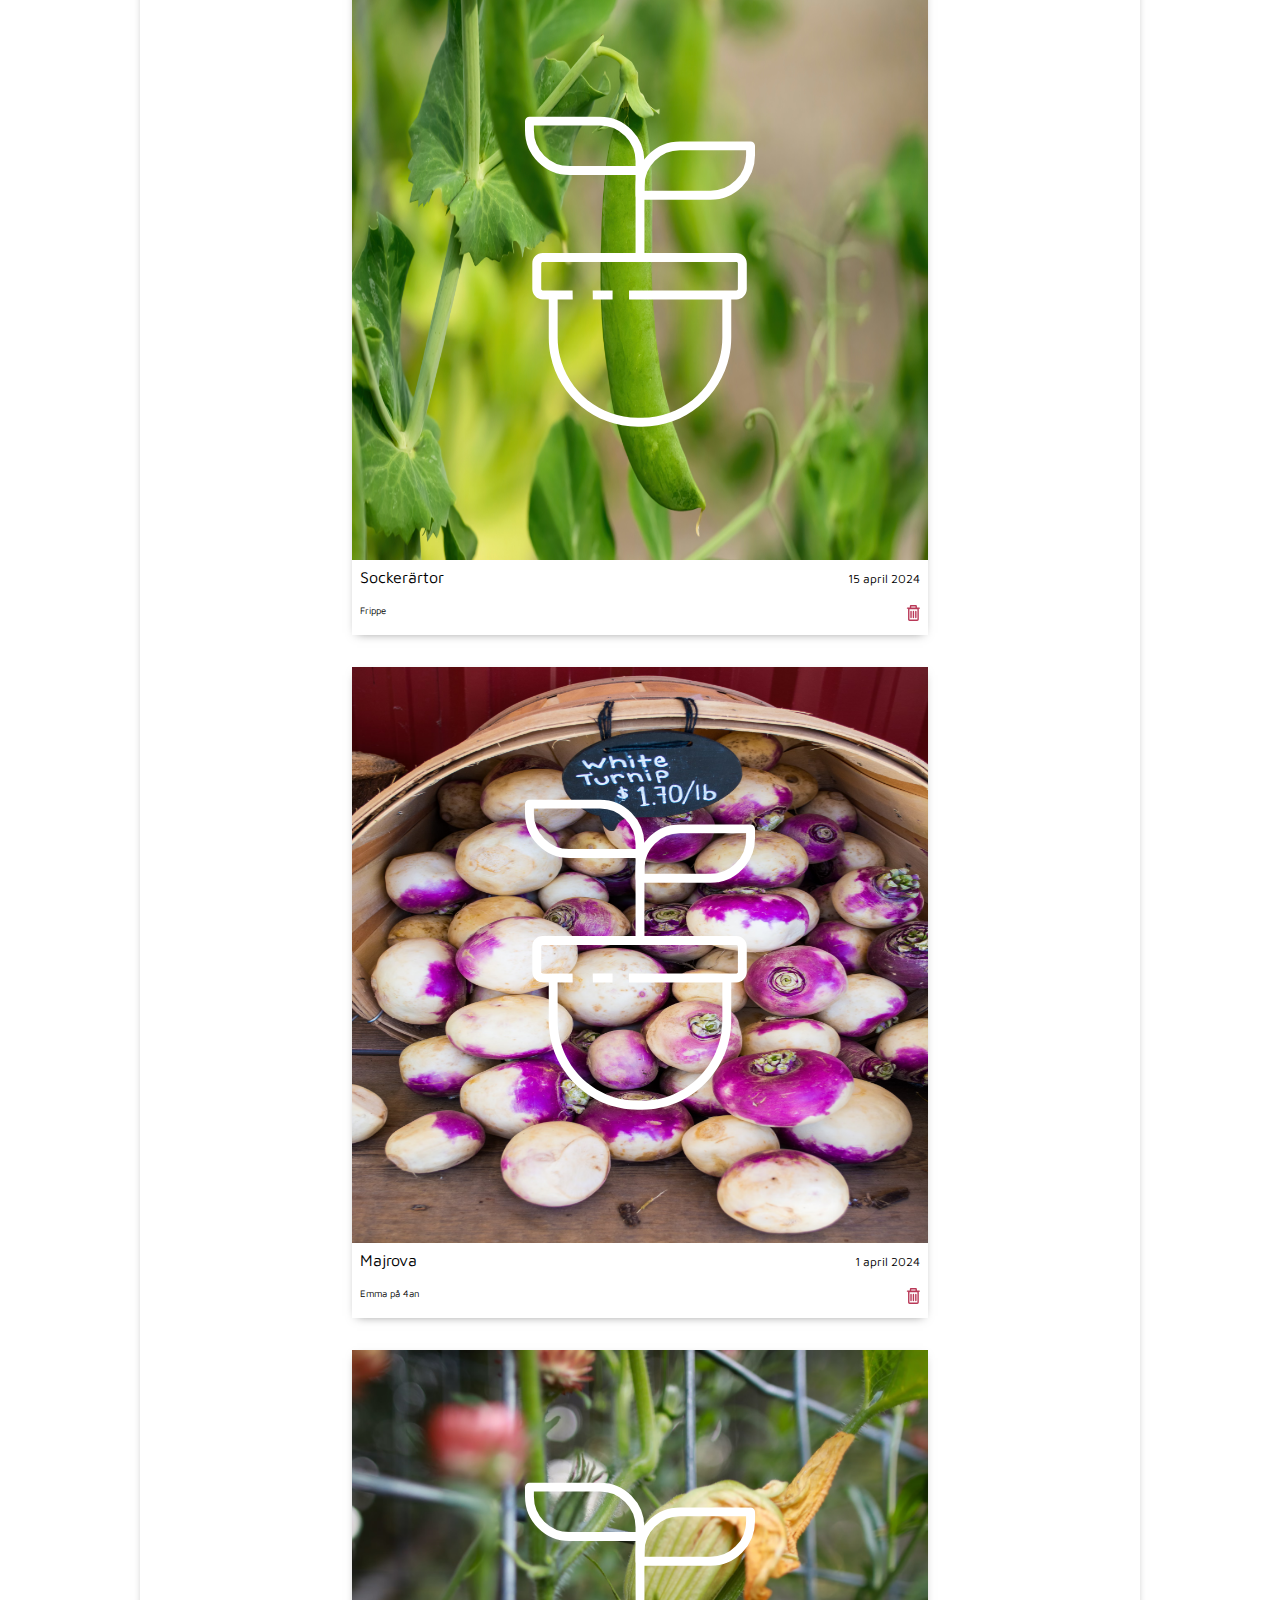
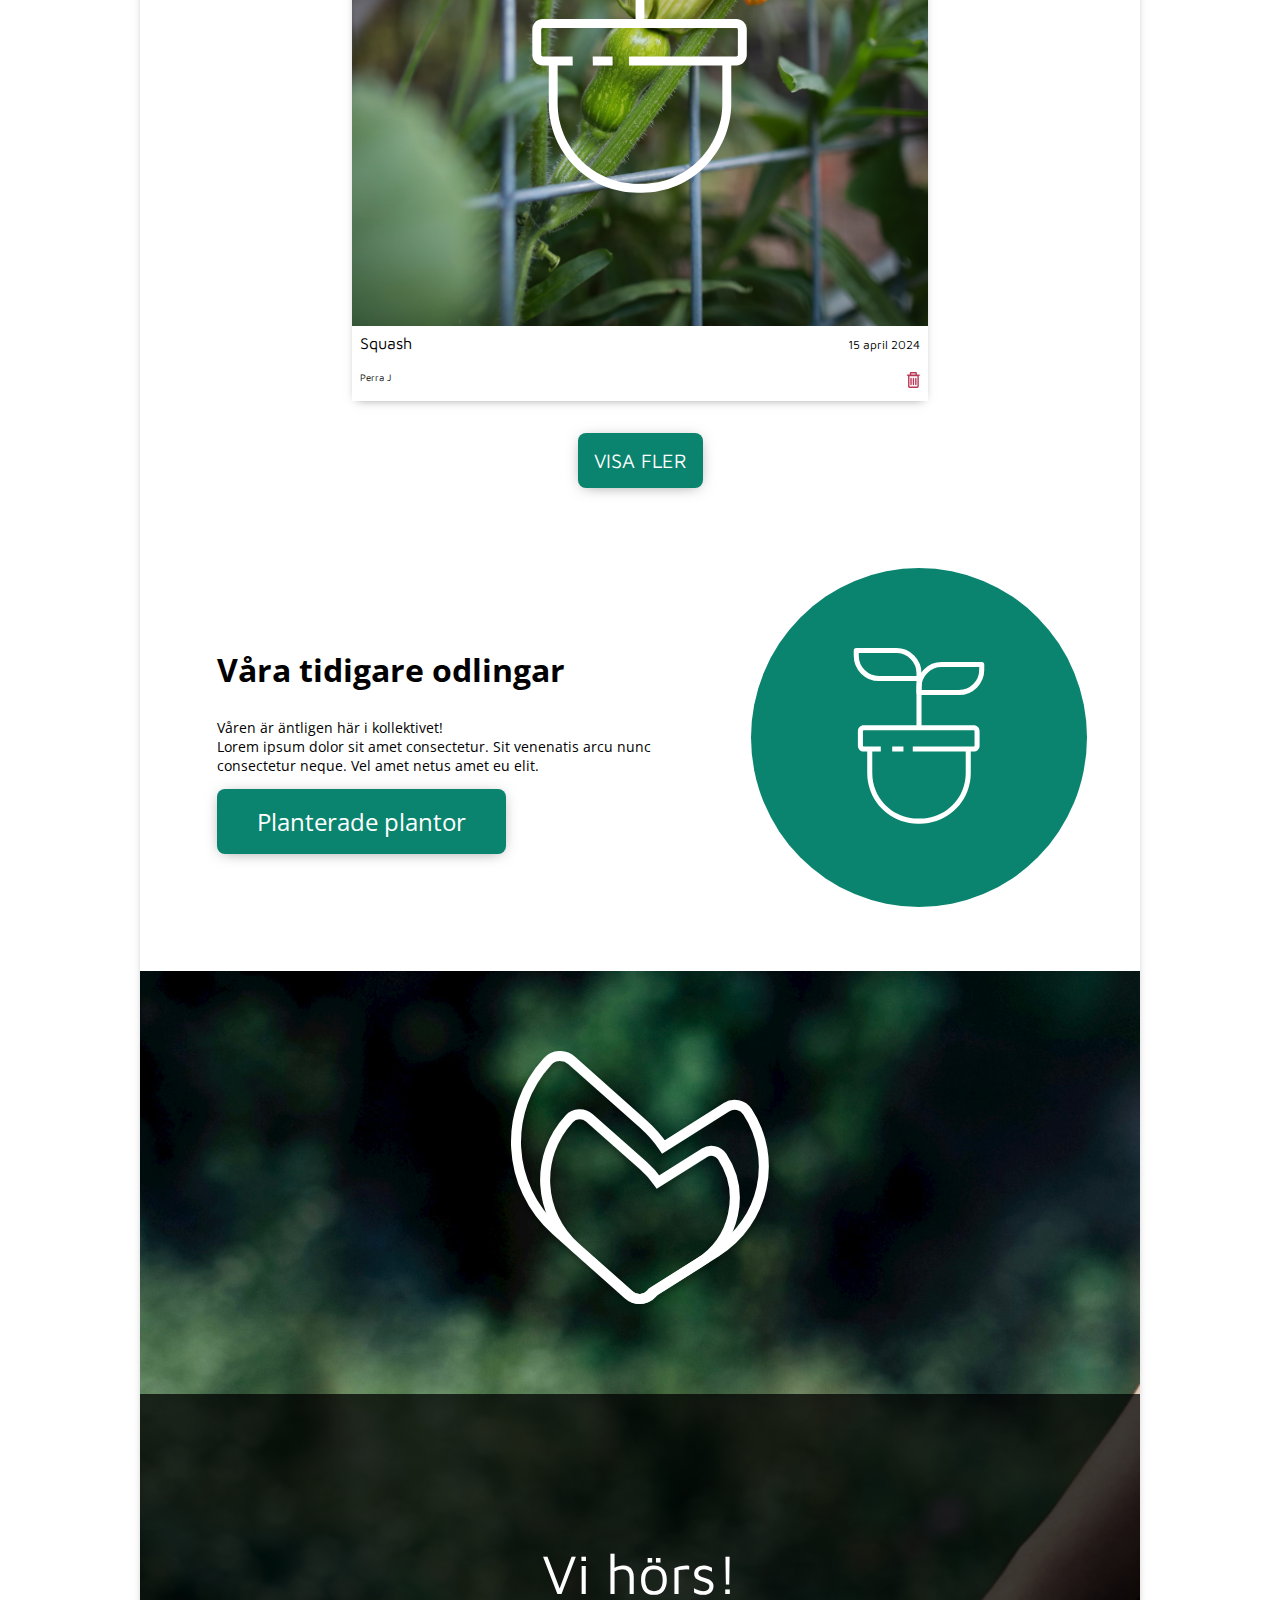
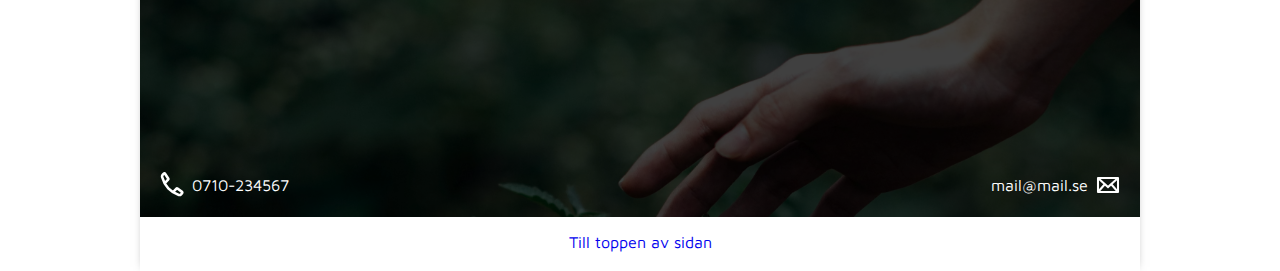
==== commit 927e7e1d: "Style 'TIPS' & 'HISTORIK'-sections for desktop" ====
--- a/index.html
+++ b/index.html
@@ -140,10 +140,10 @@
         <a class="planthood-button more-plantations">Visa fler</a>
       </section>
       <section id="history" class="history">
-          <aside class="history-hero">
-            <img alt="Planta" src="./assets/plant.svg">
-          </aside>
           <section>
+            <aside class="history-hero">
+              <img alt="Planta" src="./assets/plant.svg">
+            </aside>
             <article>
               <h2>Våra tidigare odlingar</h2>
               <p>Våren är äntligen här i kollektivet!<br>
--- a/index.css
+++ b/index.css
@@ -323,5 +323,100 @@
                 color: var(--planthood-dark-green);
             }
         }
-    }
-}
+
+        .hero{
+            height: 30rem;
+            grid-template-columns: 1fr 1fr; 
+            grid-template-rows: 1fr 1fr; 
+
+            aside{
+                img{
+                    height: 12.5rem;
+                }
+            }
+
+            aside:nth-child(1){
+                grid-column: 1;
+                grid-row: span 2;
+                background-size: cover;
+                background-position: center;
+                background-image: url("./assets/img/plant-in-hand.jpg");
+            }
+    
+            aside:nth-child(2){
+                background-color: var(--planthood-brown);
+                grid-column: 2;
+                grid-row: 1;
+            }
+    
+            aside:nth-child(3){
+                background-color: var(--planthood-green);
+                grid-column: 2;
+                grid-row: 2;
+            }
+        }
+
+
+    }
+
+    main{
+        h1{
+            font-size: 3rem;
+        }
+
+        section.tips, section.history{
+            > section{
+                flex-direction: row-reverse;
+                justify-content: space-around;
+                align-items: center;
+                padding-left: 2rem;
+                padding-right: 2rem;
+
+                article{
+                    width: 50%;
+                    padding: 1.5rem;
+                    font-family: "Open Sans";
+                    text-align: left;
+    
+                    h2{
+                        font-size: 2rem;
+                    }
+    
+                    p{
+                        font-size: 0.875rem;
+                    }
+
+                    >  .planthood-button{
+                        font-weight: 400;
+                        font-size: 1.5rem;
+                        padding: 1rem 2.5rem 1rem 2.5rem;
+                        margin: auto 0 auto auto;
+                    }
+
+                }
+            }
+            aside.tips-hero, aside.history-hero{
+                margin: 0;
+                padding: 5rem;
+
+                img{
+                    width: 11rem;
+                    height: 11rem;
+                }
+            }
+        }
+
+        section.history {
+            margin-bottom: 4rem;
+
+            > section {
+                article{
+                    >  .planthood-button{
+                        margin: auto auto auto 0;
+                    }
+                }
+            }
+
+        }
+    }
+}
